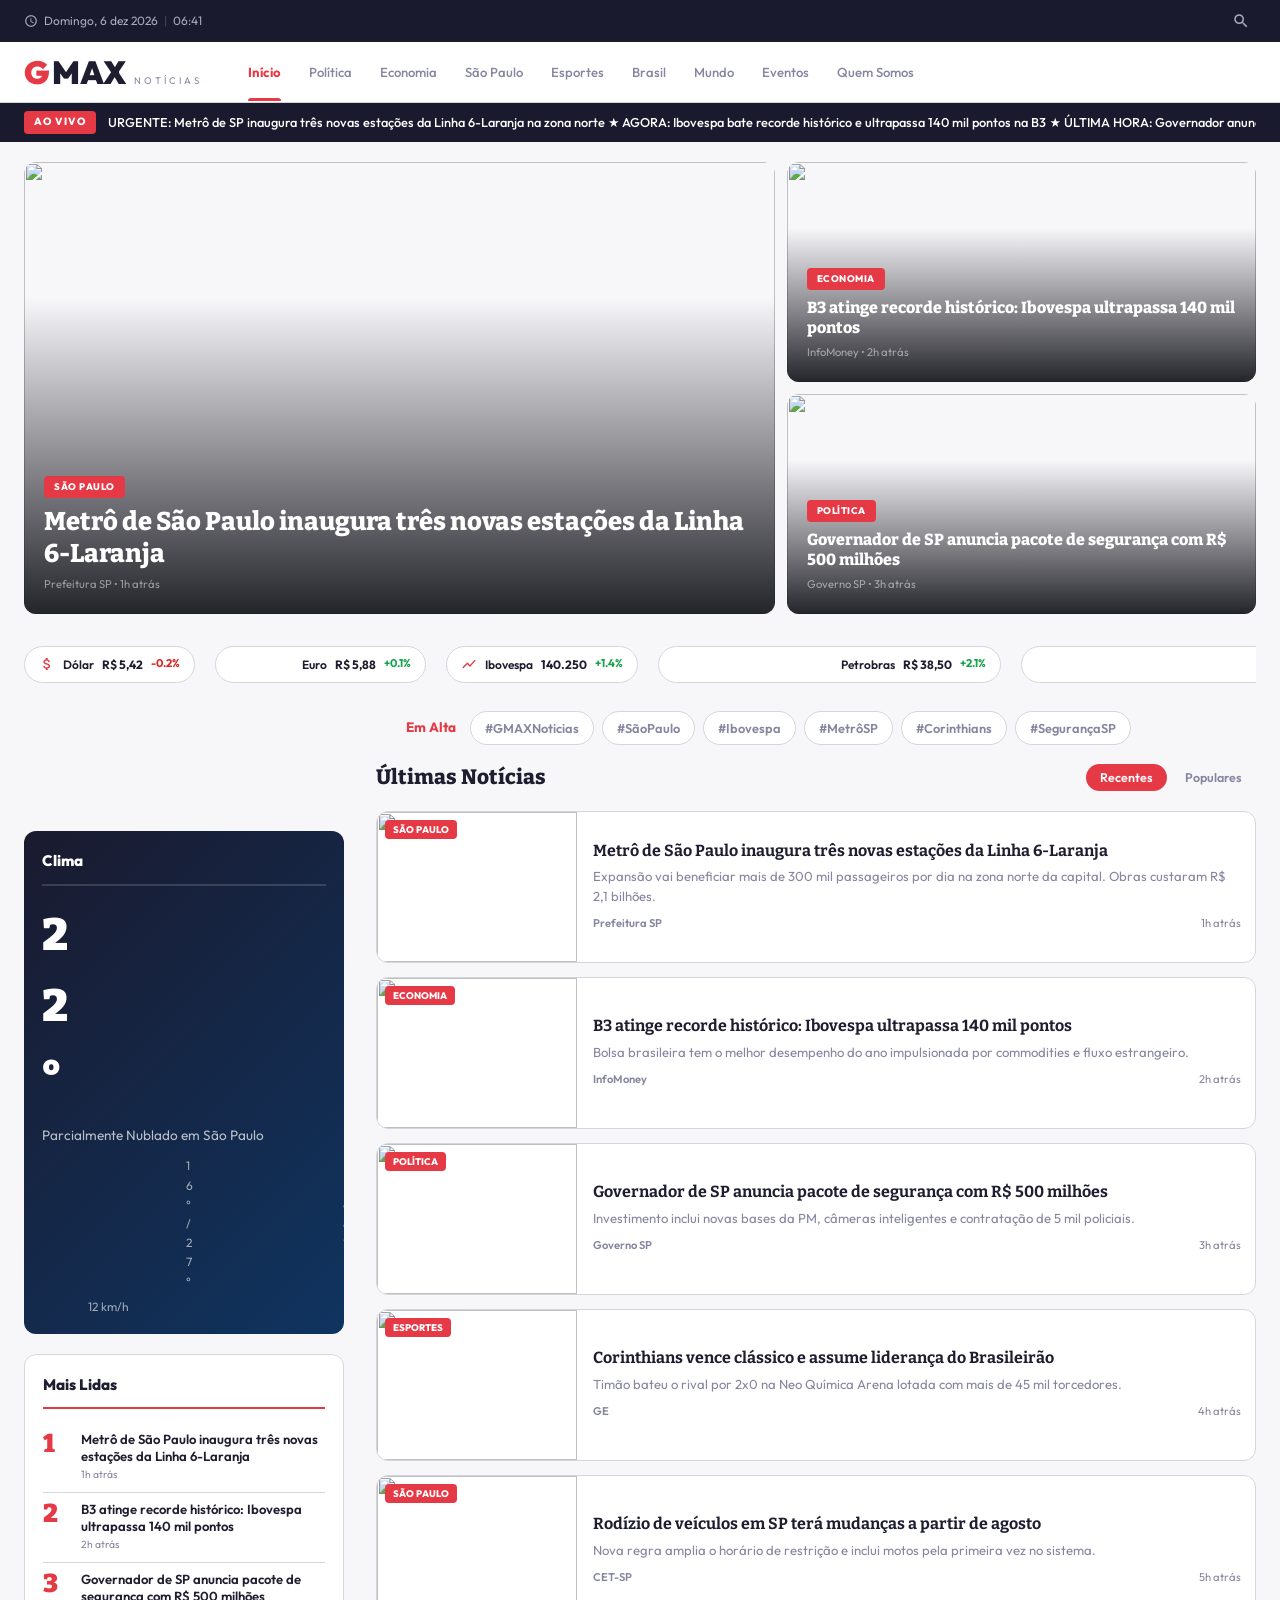
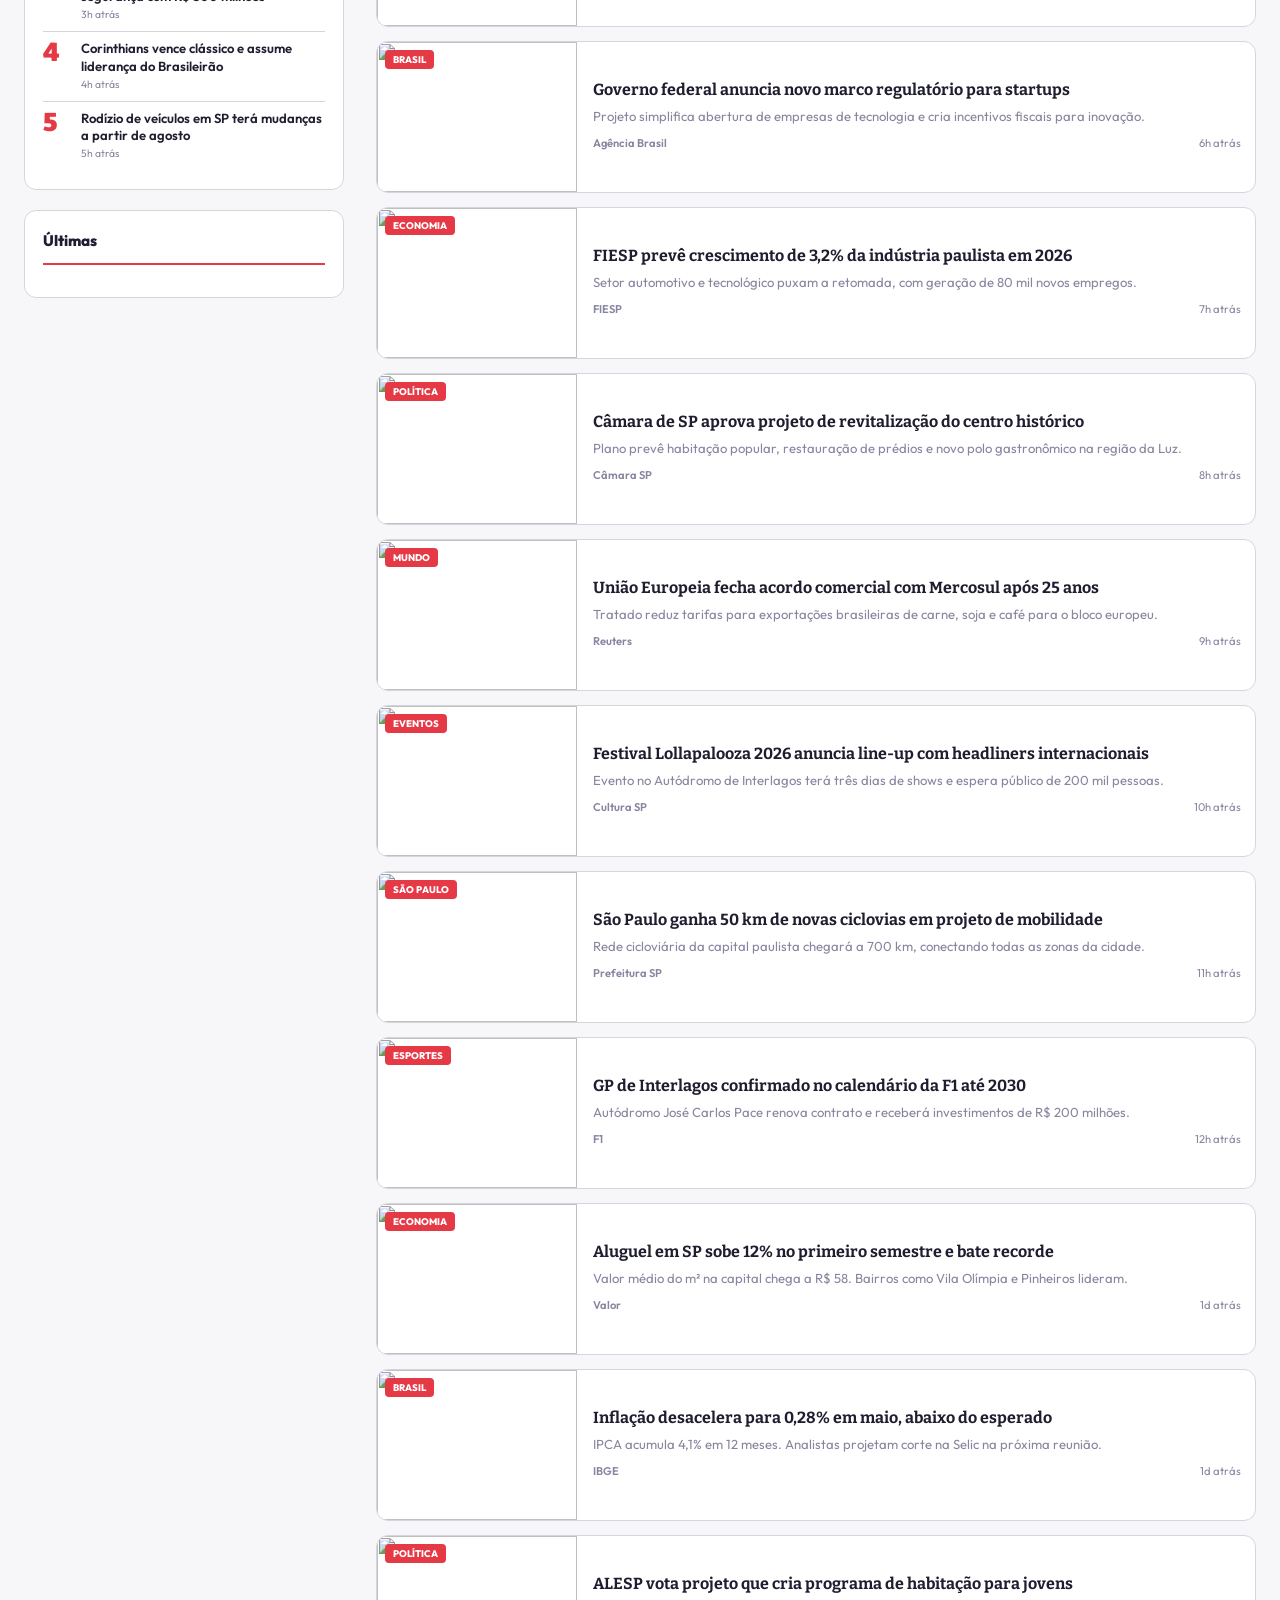
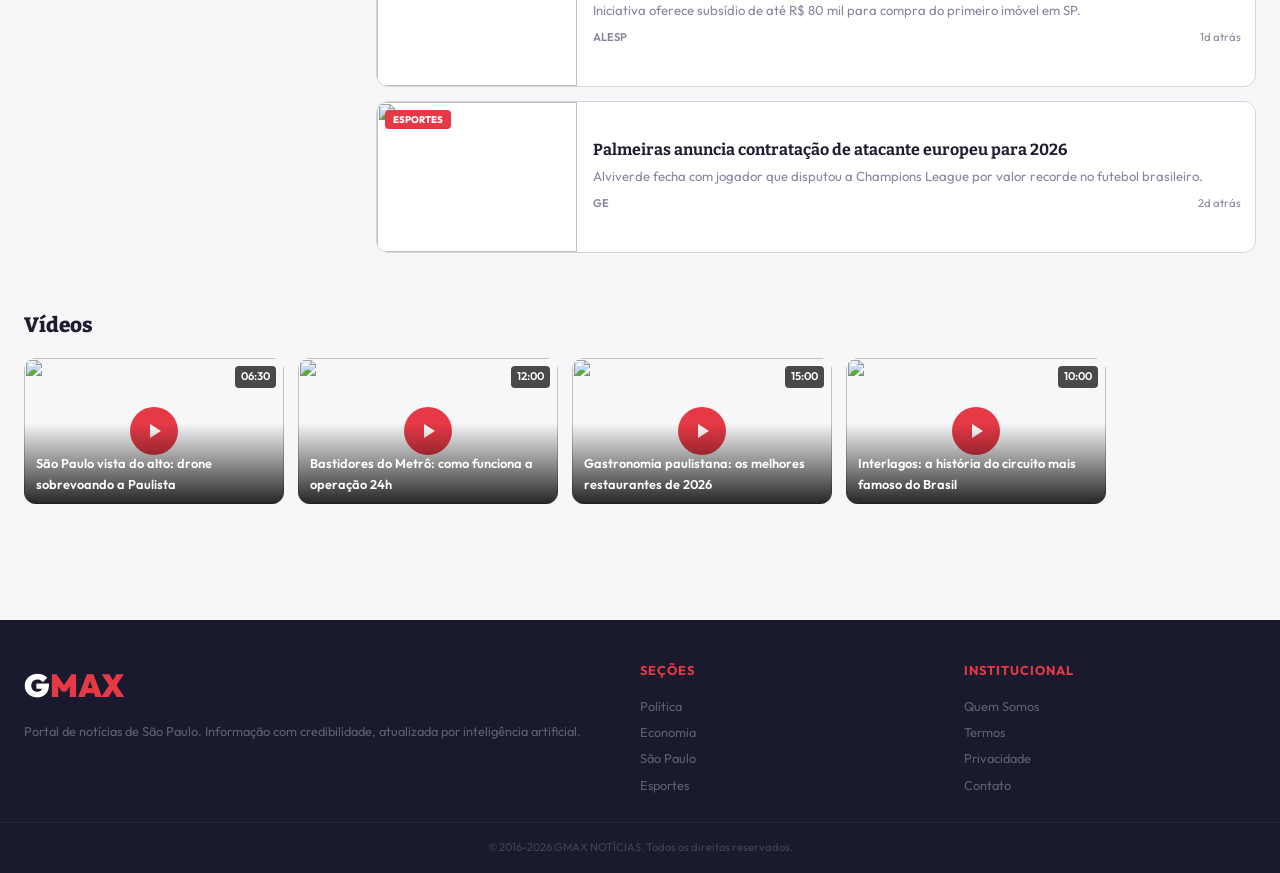
==== index.html @ 176332fe "GMAX NOTÍCIAS São Paulo — site completo Co-Authored-By: Claude Opus 4.6 <noreply@anthropic.com>" ====
<!DOCTYPE html>
<html lang="pt-BR" data-theme="light">
<head>
    <meta charset="UTF-8">
    <meta name="viewport" content="width=device-width, initial-scale=1.0">
    <title>GMAX NOTÍCIAS — São Paulo</title>
    <meta name="description" content="GMAX NOTÍCIAS - O portal de notícias mais completo de São Paulo. Informação em tempo real.">

    <link rel="preconnect" href="https://fonts.googleapis.com">
    <link rel="preconnect" href="https://fonts.gstatic.com" crossorigin>
    <link href="https://fonts.googleapis.com/css2?family=Outfit:wght@300;400;500;600;700;800;900&family=Bitter:wght@600;700;800;900&display=swap" rel="stylesheet">
    <link href="https://fonts.googleapis.com/icon?family=Material+Icons" rel="stylesheet">
    <link rel="stylesheet" href="css/style.css">
</head>
<body>

    <!-- LOADING -->
    <div id="loading-screen" class="loading-screen">
        <div class="loading-inner">
            <div class="loading-logo">G<span>MAX</span></div>
            <div class="loading-subtitle">NOTÍCIAS</div>
            <div class="loading-spinner"></div>
        </div>
    </div>

    <!-- TOP BAR -->
    <div class="topbar">
        <div class="topbar-inner">
            <div class="topbar-left">
                <span class="material-icons" style="font-size:14px">schedule</span>
                <span id="topbar-date"></span>
                <span class="topbar-sep">|</span>
                <span id="topbar-clock"></span>
            </div>
            <div class="topbar-right">
                <button id="btn-theme" class="topbar-btn" title="Tema">
                    <span class="material-icons">contrast</span>
                </button>
                <button id="btn-search-open" class="topbar-btn" title="Buscar">
                    <span class="material-icons">search</span>
                </button>
            </div>
        </div>
    </div>

    <!-- HEADER -->
    <header class="header">
        <div class="header-inner">
            <a href="/" class="brand">
                <span class="brand-g">G</span><span class="brand-max">MAX</span>
                <span class="brand-noticias">NOTÍCIAS</span>
            </a>
            <nav class="nav-cats" id="nav-cats">
                <a href="#" class="nav-cat active" data-category="todas">Início</a>
                <a href="#" class="nav-cat" data-category="politica">Política</a>
                <a href="#" class="nav-cat" data-category="economia">Economia</a>
                <a href="#" class="nav-cat" data-category="cidade">São Paulo</a>
                <a href="#" class="nav-cat" data-category="esportes">Esportes</a>
                <a href="#" class="nav-cat" data-category="brasil">Brasil</a>
                <a href="#" class="nav-cat" data-category="internacional">Mundo</a>
                <a href="#" class="nav-cat" data-category="eventos">Eventos</a>
                <a href="sobre.html" class="nav-cat nav-sobre">Quem Somos</a>
            </nav>
            <button class="nav-mobile-toggle" id="nav-mobile-toggle">
                <span class="material-icons">menu</span>
            </button>
        </div>
    </header>

    <!-- READING PROGRESS -->
    <div class="reading-bar" id="reading-bar"></div>

    <!-- BREAKING TICKER -->
    <div class="ticker" id="ticker">
        <span class="ticker-badge">AO VIVO</span>
        <div class="ticker-scroll">
            <div class="ticker-text" id="ticker-text"></div>
        </div>
    </div>

    <!-- SEARCH OVERLAY -->
    <div class="search-modal" id="search-modal">
        <div class="search-modal-box">
            <div class="search-field">
                <span class="material-icons">search</span>
                <input type="text" id="search-input" placeholder="O que você procura?" autocomplete="off">
                <button id="search-close" class="search-close-btn"><span class="material-icons">close</span></button>
            </div>
            <div class="search-results" id="search-results"></div>
        </div>
    </div>

    <!-- MAIN -->
    <main class="main">

        <!-- HERO: BENTO GRID (design diferente!) -->
        <section class="hero-bento" id="hero-bento"></section>

        <!-- COTAÇÕES INLINE -->
        <section class="quotes-bar" id="quotes-bar">
            <div class="quotes-track" id="quotes-track"></div>
        </section>

        <!-- TRENDING PILLS -->
        <section class="trending" id="trending-section">
            <h3 class="trending-title"><span class="material-icons">local_fire_department</span> Em Alta</h3>
            <div class="trending-pills" id="trending-pills"></div>
        </section>

        <!-- TWO COLUMN LAYOUT (sidebar + últimas notícias) -->
        <div class="layout">
            <div class="col-news">
                <section class="section-block" id="latest-section">
                    <div class="section-top">
                        <h2 class="section-title">Últimas Notícias</h2>
                        <div class="section-tabs" id="section-tabs">
                            <button class="stab active" data-tab="recentes">Recentes</button>
                            <button class="stab" data-tab="mais-lidas">Populares</button>
                        </div>
                    </div>
                    <div class="card-list" id="card-list"></div>
                    <button class="load-more-btn" id="load-more">Ver Mais Notícias</button>
                </section>
            </div>

            <aside class="col-side">
                <div class="widget weather-box" id="weather-box"></div>
                <div class="widget top-list" id="top-list">
                    <h3 class="widget-title">Mais Lidas</h3>
                    <div id="top-list-items"></div>
                </div>
                <div class="widget side-news-box" id="side-news-box">
                    <h3 class="widget-title">Últimas</h3>
                    <div id="side-news-items"></div>
                </div>
            </aside>
        </div>

        <!-- FULL WIDTH: categorias, vídeos (sem sidebar, sem espaço em branco) -->
        <div class="full-sections">
            <section class="section-block cat-block" id="block-politica">
                <div class="section-top"><h2 class="section-title"><span class="dot" style="background:#E63946"></span> Política</h2></div>
                <div class="card-row" data-cat="politica"></div>
            </section>
            <section class="section-block cat-block" id="block-economia">
                <div class="section-top"><h2 class="section-title"><span class="dot" style="background:#2B9348"></span> Economia</h2></div>
                <div class="card-row" data-cat="economia"></div>
            </section>
            <section class="section-block cat-block" id="block-cidade">
                <div class="section-top"><h2 class="section-title"><span class="dot" style="background:#457B9D"></span> São Paulo</h2></div>
                <div class="card-row" data-cat="cidade"></div>
            </section>
            <section class="section-block cat-block" id="block-esportes">
                <div class="section-top"><h2 class="section-title"><span class="dot" style="background:#FB8500"></span> Esportes</h2></div>
                <div class="card-row" data-cat="esportes"></div>
            </section>
            <section class="section-block cat-block" id="block-brasil">
                <div class="section-top"><h2 class="section-title"><span class="dot" style="background:#0077B6"></span> Brasil</h2></div>
                <div class="card-row" data-cat="brasil"></div>
            </section>
            <section class="section-block cat-block" id="block-internacional">
                <div class="section-top"><h2 class="section-title"><span class="dot" style="background:#6A4C93"></span> Mundo</h2></div>
                <div class="card-row" data-cat="internacional"></div>
            </section>

            <section class="section-block" id="video-section">
                <div class="section-top"><h2 class="section-title">Vídeos</h2></div>
                <div class="video-row" id="video-row"></div>
            </section>
        </div>
    </main>

    <!-- SHARE -->
    <div class="share-overlay" id="share-overlay">
        <div class="share-box">
            <h3>Compartilhar</h3>
            <div class="share-grid">
                <button class="share-item" data-p="whatsapp" style="background:#25D366"><span class="material-icons">chat</span> WhatsApp</button>
                <button class="share-item" data-p="twitter" style="background:#1DA1F2"><span class="material-icons">tag</span> Twitter</button>
                <button class="share-item" data-p="facebook" style="background:#1877F2"><span class="material-icons">thumb_up</span> Facebook</button>
                <button class="share-item" data-p="copy" style="background:#555"><span class="material-icons">content_copy</span> Copiar</button>
            </div>
            <button class="share-x" id="share-x"><span class="material-icons">close</span></button>
        </div>
    </div>

    <!-- VIDEO MODAL -->
    <div class="vmodal" id="vmodal">
        <button class="vmodal-x" id="vmodal-x"><span class="material-icons">close</span></button>
        <div class="vmodal-frame" id="vmodal-frame"></div>
        <h3 class="vmodal-title" id="vmodal-title"></h3>
    </div>

    <!-- DETAIL MODAL -->
    <div class="detail-overlay" id="detail-overlay"></div>

    <!-- FOOTER -->
    <footer class="footer">
        <div class="footer-inner">
            <div class="footer-col brand-col">
                <div class="footer-brand">G<span>MAX</span></div>
                <p>Portal de notícias de São Paulo. Informação com credibilidade, atualizada por inteligência artificial.</p>
            </div>
            <div class="footer-col">
                <h4>Seções</h4>
                <a href="#" data-category="politica">Política</a>
                <a href="#" data-category="economia">Economia</a>
                <a href="#" data-category="cidade">São Paulo</a>
                <a href="#" data-category="esportes">Esportes</a>
            </div>
            <div class="footer-col">
                <h4>Institucional</h4>
                <a href="sobre.html">Quem Somos</a>
                <a href="sobre.html">Termos</a>
                <a href="sobre.html">Privacidade</a>
                <a href="sobre.html">Contato</a>
            </div>
        </div>
        <div class="footer-bottom">&copy; 2016-2026 GMAX NOTÍCIAS. Todos os direitos reservados.</div>
    </footer>

    <!-- TOAST -->
    <div class="toast-box" id="toast-box"></div>

    <script src="js/news-data.js"></script>
    <script src="js/main.js"></script>
</body>
</html>
---- css/style.css ----
/* ============================================
   GMAX NOTÍCIAS — Urban SP Design
   Layout magazine/bento, minimalista e moderno
   Fontes: Outfit + Bitter (diferentes do Cuiabá/Radar)
   ============================================ */

:root {
    --red: #E63946;
    --red-dark: #C1121F;
    --charcoal: #1A1A2E;
    --charcoal-light: #16213E;
    --slate: #0F3460;
    --silver: #A8AABC;
    --white: #FFFFFF;
    --off-white: #F7F7FA;
    --gray-100: #EDEDF2;
    --gray-200: #D5D5DE;
    --gray-300: #ADADBA;
    --gray-400: #8686A0;
    --gray-500: #62627A;
    --gray-600: #44445C;
    --gray-700: #2E2E42;
    --gray-800: #1E1E30;
    --gray-900: #12121F;
    --bg: var(--off-white);
    --bg-card: var(--white);
    --text: var(--gray-800);
    --text-muted: var(--gray-400);
    --border: var(--gray-200);
    --accent: var(--red);
    --shadow-sm: 0 1px 3px rgba(26,26,46,0.06);
    --shadow-md: 0 4px 20px rgba(26,26,46,0.08);
    --shadow-lg: 0 12px 40px rgba(26,26,46,0.12);
    --radius: 12px;
    --radius-sm: 8px;
    --font: 'Outfit', system-ui, sans-serif;
    --font-display: 'Bitter', Georgia, serif;
    --ease: cubic-bezier(0.4, 0, 0.2, 1);
    --max-w: 1320px;
}

[data-theme="dark"] {
    --bg: #0D0D15;
    --bg-card: #18182A;
    --text: #E0E0EC;
    --text-muted: #7575A0;
    --border: #2A2A40;
    --off-white: #12121F;
    --gray-100: #1E1E30;
}

*, *::before, *::after { box-sizing: border-box; margin: 0; padding: 0; }
html { scroll-behavior: smooth; overflow-x: hidden; }
body { font-family: var(--font); background: var(--bg); color: var(--text); line-height: 1.6; -webkit-font-smoothing: antialiased; overflow-x: hidden; }
a { color: inherit; text-decoration: none; }
img { max-width: 100%; display: block; }
button { cursor: pointer; border: none; background: none; font-family: inherit; }
ul { list-style: none; }

/* === LOADING === */
.loading-screen {
    position: fixed; inset: 0; z-index: 9999;
    background: var(--charcoal);
    display: flex; align-items: center; justify-content: center;
    transition: opacity 0.4s, visibility 0.4s;
}
.loading-screen.hidden { opacity: 0; visibility: hidden; }
.loading-inner { text-align: center; }
.loading-logo { font-family: var(--font); font-size: 4rem; font-weight: 900; color: var(--white); letter-spacing: -2px; }
.loading-logo span { color: var(--red); }
.loading-subtitle { color: var(--silver); font-size: 0.8rem; letter-spacing: 6px; text-transform: uppercase; margin-top: -4px; }
.loading-spinner {
    width: 32px; height: 32px; border: 3px solid rgba(255,255,255,0.1);
    border-top-color: var(--red); border-radius: 50%;
    margin: 24px auto 0; animation: spin 0.8s linear infinite;
}
@keyframes spin { to { transform: rotate(360deg); } }

/* === TOPBAR === */
.topbar { background: var(--charcoal); color: var(--silver); font-size: 0.75rem; padding: 6px 0; }
.topbar-inner { max-width: var(--max-w); margin: 0 auto; padding: 0 24px; display: flex; justify-content: space-between; align-items: center; }
.topbar-left { display: flex; align-items: center; gap: 6px; }
.topbar-sep { opacity: 0.3; }
.topbar-right { display: flex; gap: 2px; }
.topbar-btn { width: 30px; height: 30px; border-radius: 6px; display: flex; align-items: center; justify-content: center; color: var(--silver); transition: 0.2s; }
.topbar-btn:hover { background: rgba(255,255,255,0.08); color: var(--red); }
.topbar-btn .material-icons { font-size: 18px; }

/* === HEADER === */
.header { background: var(--bg-card); border-bottom: 1px solid var(--border); position: sticky; top: 0; z-index: 100; }
.header-inner { max-width: var(--max-w); width: 100%; margin: 0 auto; padding: 0 24px; display: flex; align-items: center; gap: 32px; height: 60px; overflow: hidden; }
.brand { display: flex; align-items: baseline; gap: 2px; flex-shrink: 0; }
.brand-g { font-family: var(--font); font-size: 2rem; font-weight: 900; color: var(--red); line-height: 1; }
.brand-max { font-family: var(--font); font-size: 2rem; font-weight: 900; color: var(--text); line-height: 1; }
.brand-noticias { font-size: 0.6rem; color: var(--text-muted); text-transform: uppercase; letter-spacing: 3px; margin-left: 6px; }

.nav-cats { display: flex; gap: 0; overflow-x: auto; scrollbar-width: none; flex: 1; }
.nav-cats::-webkit-scrollbar { display: none; }
.nav-cat {
    padding: 18px 14px; font-size: 0.82rem; font-weight: 500; color: var(--text-muted);
    white-space: nowrap; position: relative; transition: color 0.2s;
}
.nav-cat::after { content: ''; position: absolute; bottom: 0; left: 14px; right: 14px; height: 3px; background: var(--red); border-radius: 3px 3px 0 0; transform: scaleX(0); transition: transform 0.2s; }
.nav-cat:hover { color: var(--text); }
.nav-cat.active { color: var(--red); font-weight: 700; }
.nav-cat.active::after { transform: scaleX(1); }

.nav-mobile-toggle { display: none; color: var(--text); }
.nav-mobile-toggle .material-icons { font-size: 28px; }

/* === READING BAR === */
.reading-bar { position: fixed; top: 0; left: 0; height: 3px; z-index: 200; background: var(--red); width: 0; transition: width 0.05s; }

/* === TICKER === */
.ticker {
    background: var(--charcoal); display: flex; align-items: center; gap: 12px;
    padding: 8px 24px; overflow: hidden; max-width: 100vw; width: 100%;
}
.ticker-badge {
    background: var(--red); color: white; padding: 3px 10px; border-radius: 4px;
    font-size: 0.65rem; font-weight: 800; letter-spacing: 1px; flex-shrink: 0;
    animation: pulse 2s infinite;
}
@keyframes pulse { 0%,100% { opacity:1 } 50% { opacity:0.6 } }
.ticker-scroll { overflow: hidden; flex: 1; }
.ticker-text { white-space: nowrap; color: white; font-size: 0.8rem; font-weight: 500; animation: scroll 25s linear infinite; }
@keyframes scroll { 0% { transform: translateX(100%); } 100% { transform: translateX(-100%); } }

/* === SEARCH === */
.search-modal { position: fixed; inset: 0; z-index: 2000; background: rgba(13,13,21,0.92); backdrop-filter: blur(12px); display: none; padding-top: 100px; }
.search-modal.open { display: block; }
.search-modal-box { max-width: 600px; margin: 0 auto; padding: 0 20px; }
.search-field { display: flex; align-items: center; gap: 10px; background: rgba(255,255,255,0.08); border: 2px solid var(--red); border-radius: var(--radius); padding: 14px 18px; }
.search-field .material-icons { color: var(--red); }
.search-field input { flex: 1; background: none; border: none; outline: none; color: white; font-size: 1.1rem; font-family: var(--font); }
.search-field input::placeholder { color: rgba(255,255,255,0.3); }
.search-close-btn { color: rgba(255,255,255,0.5); }
.search-results { margin-top: 16px; }
.search-results .sr-item { padding: 12px; border-radius: var(--radius-sm); color: white; cursor: pointer; transition: 0.2s; }
.search-results .sr-item:hover { background: rgba(230,57,70,0.12); }
.search-results .sr-item h4 { font-size: 0.9rem; }
.search-results .sr-item p { font-size: 0.75rem; opacity: 0.4; margin-top: 2px; }

/* === HERO BENTO === */
.hero-bento {
    max-width: var(--max-w); margin: 20px auto; padding: 0 24px;
    display: grid; grid-template-columns: 1.6fr 1fr; grid-template-rows: 220px 220px; gap: 12px;
    overflow: hidden;
}
.hero-bento > * { min-width: 0; }
.bento-card {
    position: relative; border-radius: var(--radius); overflow: hidden; cursor: pointer;
}
.bento-card img { width: 100%; height: 100%; object-fit: cover; transition: transform 0.5s var(--ease); }
.bento-card:hover img { transform: scale(1.04); }
.bento-overlay {
    position: absolute; inset: 0;
    background: linear-gradient(transparent 30%, rgba(13,13,21,0.9));
    display: flex; flex-direction: column; justify-content: flex-end; padding: 20px;
}
.bento-badge { display: inline-block; background: var(--red); color: white; padding: 3px 10px; border-radius: 4px; font-size: 0.6rem; font-weight: 800; text-transform: uppercase; letter-spacing: 0.5px; margin-bottom: 8px; width: fit-content; }
.bento-title { color: white; font-family: var(--font-display); font-weight: 800; line-height: 1.25; }
.bento-card:first-child { grid-row: 1 / 3; }
.bento-card:first-child .bento-title { font-size: 1.6rem; }
.bento-card:not(:first-child) .bento-title { font-size: 1rem; }
.bento-meta { color: rgba(255,255,255,0.5); font-size: 0.7rem; margin-top: 6px; }

/* === QUOTES BAR === */
.quotes-bar { max-width: var(--max-w); margin: 0 auto; padding: 12px 24px; overflow: hidden; width: 100%; }
.quotes-track { display: flex; gap: 20px; overflow-x: auto; scrollbar-width: none; }
.quotes-track::-webkit-scrollbar { display: none; }
.q-item { display: flex; align-items: center; gap: 8px; white-space: nowrap; flex-shrink: 0; background: var(--bg-card); border: 1px solid var(--border); padding: 8px 14px; border-radius: 50px; }
.q-item .material-icons { font-size: 16px; color: var(--red); }
.q-name { font-size: 0.75rem; font-weight: 600; }
.q-val { font-size: 0.75rem; font-weight: 700; }
.q-var { font-size: 0.7rem; font-weight: 700; }
.q-var.up { color: #16a34a; }
.q-var.down { color: #dc2626; }

/* === TRENDING === */
.trending { max-width: var(--max-w); width: 100%; margin: 0 auto; padding: 16px 24px; display: flex; align-items: center; gap: 14px; flex-wrap: wrap; overflow: hidden; }
.trending-title { font-size: 0.85rem; font-weight: 700; display: flex; align-items: center; gap: 4px; color: var(--red); white-space: nowrap; }
.trending-title .material-icons { font-size: 18px; }
.trending-pills { display: flex; gap: 8px; flex-wrap: wrap; }
.t-pill { background: var(--bg-card); border: 1px solid var(--border); padding: 6px 14px; border-radius: 50px; font-size: 0.8rem; font-weight: 600; color: var(--text-muted); cursor: pointer; transition: 0.2s; }
.t-pill:hover { border-color: var(--red); color: var(--red); }

/* === LAYOUT === */
.layout { max-width: var(--max-w); width: 100%; margin: 0 auto; padding: 0 24px 20px; display: grid; grid-template-columns: 320px 1fr; gap: 32px; overflow: hidden; }
.col-news { order: 2; min-width: 0; overflow: hidden; }
.col-side { order: 1; min-width: 0; overflow: hidden; }

.full-sections { max-width: var(--max-w); width: 100%; margin: 0 auto; padding: 0 24px 40px; overflow: hidden; }

/* === SECTION BLOCKS === */
.section-block { margin-bottom: 36px; overflow: hidden; }
.section-top { display: flex; justify-content: space-between; align-items: center; margin-bottom: 16px; }
.section-title { font-family: var(--font-display); font-size: 1.3rem; font-weight: 800; display: flex; align-items: center; gap: 8px; }
.dot { width: 10px; height: 10px; border-radius: 50%; display: inline-block; }

.section-tabs { display: flex; gap: 4px; }
.stab { padding: 6px 14px; border-radius: 50px; font-size: 0.78rem; font-weight: 600; color: var(--text-muted); transition: 0.2s; }
.stab.active { background: var(--red); color: white; }
.stab:hover:not(.active) { background: var(--gray-100); }

/* === CARD LIST (vertical — different from Cuiabá's grid) === */
.card-list { display: flex; flex-direction: column; gap: 14px; }
.card-h {
    display: grid; grid-template-columns: 200px 1fr; gap: 16px;
    background: var(--bg-card); border: 1px solid var(--border); border-radius: var(--radius);
    overflow: hidden; transition: box-shadow 0.3s var(--ease), transform 0.3s var(--ease);
    cursor: pointer;
}
.card-h:hover { box-shadow: var(--shadow-md); transform: translateY(-2px); }
.card-h-img { aspect-ratio: 4/3; overflow: hidden; position: relative; }
.card-h-img img { width: 100%; height: 100%; object-fit: cover; transition: transform 0.4s; }
.card-h:hover .card-h-img img { transform: scale(1.05); }
.card-h-badge { position: absolute; top: 8px; left: 8px; background: var(--red); color: white; padding: 2px 8px; border-radius: 4px; font-size: 0.6rem; font-weight: 800; text-transform: uppercase; }
.card-h-body { padding: 14px 14px 14px 0; display: flex; flex-direction: column; justify-content: center; }
.card-h-title { font-family: var(--font-display); font-size: 1rem; font-weight: 700; line-height: 1.3; margin-bottom: 6px; display: -webkit-box; -webkit-line-clamp: 2; -webkit-box-orient: vertical; overflow: hidden; }
.card-h-excerpt { font-size: 0.82rem; color: var(--text-muted); line-height: 1.5; display: -webkit-box; -webkit-line-clamp: 2; -webkit-box-orient: vertical; overflow: hidden; margin-bottom: 8px; }
.card-h-meta { font-size: 0.7rem; color: var(--text-muted); display: flex; justify-content: space-between; }
.card-h-meta .author { font-weight: 600; }
.card-h-share { position: absolute; top: 8px; right: 8px; width: 28px; height: 28px; border-radius: 50%; background: rgba(0,0,0,0.4); color: white; display: flex; align-items: center; justify-content: center; opacity: 0; transition: 0.2s; }
.card-h:hover .card-h-share { opacity: 1; }
.card-h-share .material-icons { font-size: 14px; }

/* === LOAD MORE === */
.load-more-btn { width: 100%; padding: 12px; background: var(--bg-card); border: 2px solid var(--border); border-radius: var(--radius-sm); font-weight: 600; color: var(--red); margin-top: 16px; transition: 0.2s; }
.load-more-btn:hover { border-color: var(--red); }

/* === CARD ROW (horizontal scroll for categories) === */
.card-row { display: flex; gap: 14px; overflow-x: auto; scrollbar-width: none; padding-bottom: 4px; max-width: 100%; }
.card-row::-webkit-scrollbar { display: none; }
.card-v {
    min-width: 240px; max-width: 240px; flex-shrink: 0;
    background: var(--bg-card); border: 1px solid var(--border);
    border-radius: var(--radius); overflow: hidden; cursor: pointer;
    transition: box-shadow 0.3s, transform 0.3s;
}
.card-v:hover { box-shadow: var(--shadow-md); transform: translateY(-3px); }
.card-v-img { aspect-ratio: 16/10; overflow: hidden; }
.card-v-img img { width: 100%; height: 100%; object-fit: cover; }
.card-v-body { padding: 12px; }
.card-v-title { font-family: var(--font-display); font-size: 0.9rem; font-weight: 700; line-height: 1.3; display: -webkit-box; -webkit-line-clamp: 2; -webkit-box-orient: vertical; overflow: hidden; margin-bottom: 6px; }
.card-v-meta { font-size: 0.7rem; color: var(--text-muted); }

/* === VIDEOS === */
.video-row { display: flex; gap: 14px; overflow-x: auto; scrollbar-width: none; max-width: 100%; }
.video-row::-webkit-scrollbar { display: none; }
.vid-card { min-width: 260px; flex-shrink: 0; position: relative; border-radius: var(--radius); overflow: hidden; cursor: pointer; aspect-ratio: 16/9; }
.vid-card img { width: 100%; height: 100%; object-fit: cover; }
.vid-play { position: absolute; top: 50%; left: 50%; transform: translate(-50%,-50%); width: 48px; height: 48px; border-radius: 50%; background: var(--red); color: white; display: flex; align-items: center; justify-content: center; transition: 0.2s; }
.vid-card:hover .vid-play { transform: translate(-50%,-50%) scale(1.1); }
.vid-dur { position: absolute; top: 8px; right: 8px; background: rgba(0,0,0,0.7); color: white; padding: 2px 6px; border-radius: 4px; font-size: 0.7rem; font-weight: 600; }
.vid-title { position: absolute; bottom: 0; left: 0; right: 0; padding: 30px 12px 10px; background: linear-gradient(transparent, rgba(0,0,0,0.85)); color: white; font-size: 0.8rem; font-weight: 600; }

/* === SIDEBAR === */
.col-side { display: flex; flex-direction: column; gap: 20px; word-break: break-word; position: sticky; top: 70px; align-self: start; }
.widget { background: var(--bg-card); border: 1px solid var(--border); border-radius: var(--radius); padding: 18px; }
.widget-title { font-size: 0.95rem; font-weight: 800; margin-bottom: 14px; padding-bottom: 10px; border-bottom: 2px solid var(--red); }

/* Weather */
.weather-box { background: linear-gradient(135deg, var(--charcoal), var(--slate)); border: none; color: white; }
.weather-box .widget-title { border-bottom-color: rgba(255,255,255,0.15); }
.w-main { display: flex; align-items: center; gap: 14px; margin-bottom: 10px; }
.w-temp { font-size: 2.8rem; font-weight: 900; font-family: var(--font-display); }
.w-icon .material-icons { font-size: 40px; color: var(--red); }
.w-desc { font-size: 0.85rem; opacity: 0.7; margin-bottom: 10px; }
.w-details { display: grid; grid-template-columns: 1fr 1fr; gap: 6px; font-size: 0.75rem; opacity: 0.6; }
.w-details span { display: flex; align-items: center; gap: 4px; }
.w-details .material-icons { font-size: 14px; }

/* Top list */
.tl-item { display: flex; gap: 10px; padding: 8px 0; cursor: pointer; border-bottom: 1px solid var(--border); transition: 0.2s; }
.tl-item:last-child { border-bottom: none; }
.tl-item:hover { opacity: 0.7; }
.tl-rank { font-family: var(--font-display); font-size: 1.6rem; font-weight: 900; color: var(--red); min-width: 28px; line-height: 1; }
.tl-title { font-size: 0.82rem; font-weight: 600; line-height: 1.3; display: -webkit-box; -webkit-line-clamp: 2; -webkit-box-orient: vertical; overflow: hidden; }
.tl-time { font-size: 0.65rem; color: var(--text-muted); margin-top: 2px; }

/* Side news */
.side-news-item { display: flex; gap: 10px; padding: 10px 0; cursor: pointer; border-bottom: 1px solid var(--border); transition: 0.2s; }
.side-news-item:last-child { border-bottom: none; }
.side-news-item:hover { opacity: 0.7; }
.side-news-thumb { width: 72px; height: 54px; border-radius: 6px; overflow: hidden; flex-shrink: 0; }
.side-news-thumb img { width: 100%; height: 100%; object-fit: cover; }
.side-news-info { flex: 1; min-width: 0; }
.side-news-cat { font-size: 0.6rem; font-weight: 800; text-transform: uppercase; color: var(--red); letter-spacing: 0.5px; }
.side-news-title { font-size: 0.82rem; font-weight: 600; line-height: 1.3; display: -webkit-box; -webkit-line-clamp: 2; -webkit-box-orient: vertical; overflow: hidden; margin-top: 2px; }
.side-news-meta { font-size: 0.65rem; color: var(--text-muted); margin-top: 3px; }

/* === SHARE === */
.share-overlay { position: fixed; inset: 0; z-index: 2500; background: rgba(0,0,0,0.5); display: none; align-items: center; justify-content: center; }
.share-overlay.open { display: flex; }
.share-box { background: var(--bg-card); border-radius: var(--radius); padding: 24px; width: 90%; max-width: 380px; position: relative; }
.share-box h3 { font-family: var(--font-display); font-size: 1.1rem; margin-bottom: 16px; }
.share-grid { display: grid; grid-template-columns: 1fr 1fr; gap: 8px; }
.share-item { display: flex; align-items: center; justify-content: center; gap: 6px; padding: 10px; border-radius: var(--radius-sm); color: white; font-weight: 600; font-size: 0.8rem; transition: 0.2s; }
.share-item:hover { opacity: 0.85; }
.share-x { position: absolute; top: 10px; right: 10px; color: var(--text-muted); }

/* === VIDEO MODAL === */
.vmodal { position: fixed; inset: 0; z-index: 3000; background: rgba(0,0,0,0.92); display: none; align-items: center; justify-content: center; flex-direction: column; }
.vmodal.open { display: flex; }
.vmodal-x { position: absolute; top: 16px; right: 16px; color: white; }
.vmodal-frame { width: 90%; max-width: 860px; aspect-ratio: 16/9; border-radius: var(--radius); overflow: hidden; }
.vmodal-frame iframe { width: 100%; height: 100%; border: none; }
.vmodal-title { color: white; font-size: 1rem; margin-top: 12px; max-width: 860px; text-align: center; }

/* === DETAIL === */
.detail-overlay { position: fixed; inset: 0; z-index: 4000; background: rgba(0,0,0,0.6); display: none; align-items: center; justify-content: center; padding: 20px; }
.detail-overlay.open { display: flex; }

/* === FOOTER === */
.footer { background: var(--charcoal); color: rgba(255,255,255,0.6); margin-top: 40px; padding: 40px 0 0; }
.footer-inner { max-width: var(--max-w); margin: 0 auto; padding: 0 24px; display: grid; grid-template-columns: 2fr 1fr 1fr; gap: 32px; padding-bottom: 24px; border-bottom: 1px solid rgba(255,255,255,0.06); overflow: hidden; }
.footer-inner > * { min-width: 0; }
.footer-brand { font-family: var(--font); font-size: 2rem; font-weight: 900; color: white; margin-bottom: 10px; }
.footer-brand span { color: var(--red); }
.brand-col p { font-size: 0.8rem; line-height: 1.6; opacity: 0.5; }
.footer-col h4 { color: var(--red); font-size: 0.8rem; font-weight: 700; text-transform: uppercase; letter-spacing: 1px; margin-bottom: 12px; }
.footer-col a { display: block; font-size: 0.8rem; padding: 3px 0; opacity: 0.5; transition: 0.2s; }
.footer-col a:hover { opacity: 1; color: var(--red); }
.footer-bottom { text-align: center; padding: 16px 24px; font-size: 0.7rem; opacity: 0.3; }

/* === TOAST === */
.toast-box { position: fixed; bottom: 20px; right: 20px; z-index: 5000; overflow: hidden; }
.toast { background: var(--charcoal); color: white; padding: 12px 18px; border-radius: var(--radius-sm); margin-top: 6px; font-size: 0.82rem; border-left: 4px solid var(--red); box-shadow: var(--shadow-lg); animation: fadeIn 0.3s; }
.toast.out { animation: fadeOut 0.3s forwards; }
@keyframes fadeIn { from { transform: translateX(100%); opacity: 0; } }
@keyframes fadeOut { to { transform: translateX(100%); opacity: 0; } }

/* === RESPONSIVE === */
@media (max-width: 1024px) {
    .layout { grid-template-columns: 1fr; }
    .col-news { order: 1; }
    .col-side { order: 2; display: grid; grid-template-columns: 1fr 1fr; gap: 14px; }
    .hero-bento { grid-template-columns: 1fr 1fr; grid-template-rows: 200px 200px; }
    .hero-bento .bento-card:first-child { grid-row: auto; }
    .footer-inner { grid-template-columns: 1fr; gap: 20px; }
}

@media (max-width: 768px) {
    .hero-bento { grid-template-columns: 1fr; grid-template-rows: auto; gap: 10px; }
    .bento-card { aspect-ratio: 16/9; }
    .bento-card:first-child .bento-title { font-size: 1.2rem; }
    .col-side { grid-template-columns: 1fr; }
    .card-h { grid-template-columns: 130px 1fr; }
    .card-h-title { font-size: 0.9rem; }
    .header-inner { gap: 12px; }
    .nav-cats { display: none; }
    .nav-cats.open { display: flex; position: absolute; top: 60px; left: 0; right: 0; background: var(--bg-card); border-bottom: 1px solid var(--border); flex-direction: column; padding: 10px; z-index: 99; box-shadow: var(--shadow-md); }
    .nav-mobile-toggle { display: block; margin-left: auto; }
    .brand-noticias { display: none; }
}

@media (max-width: 480px) {
    .card-h { grid-template-columns: 100px 1fr; }
    .hero-bento { padding: 0 14px; margin: 14px auto; }
    .layout { padding: 0 14px 40px; }
    .topbar-inner, .header-inner { padding: 0 14px; }
}
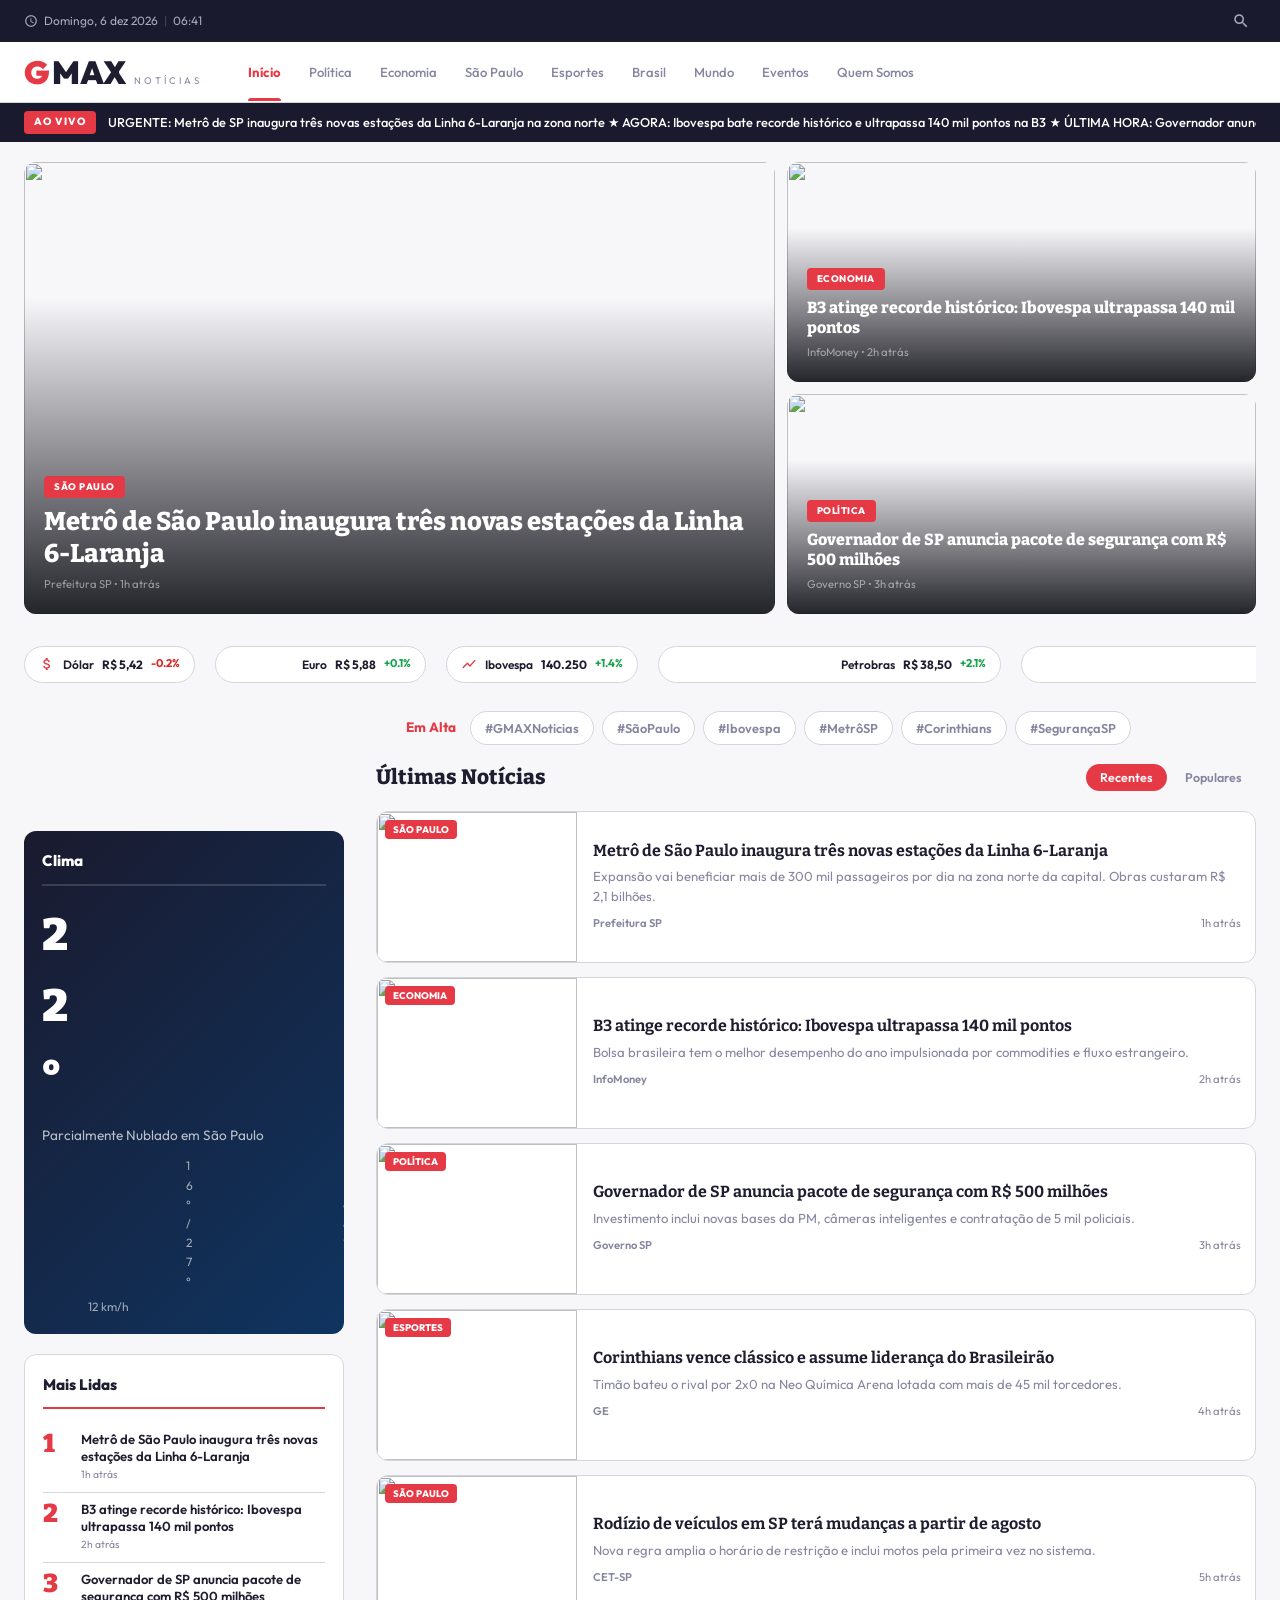
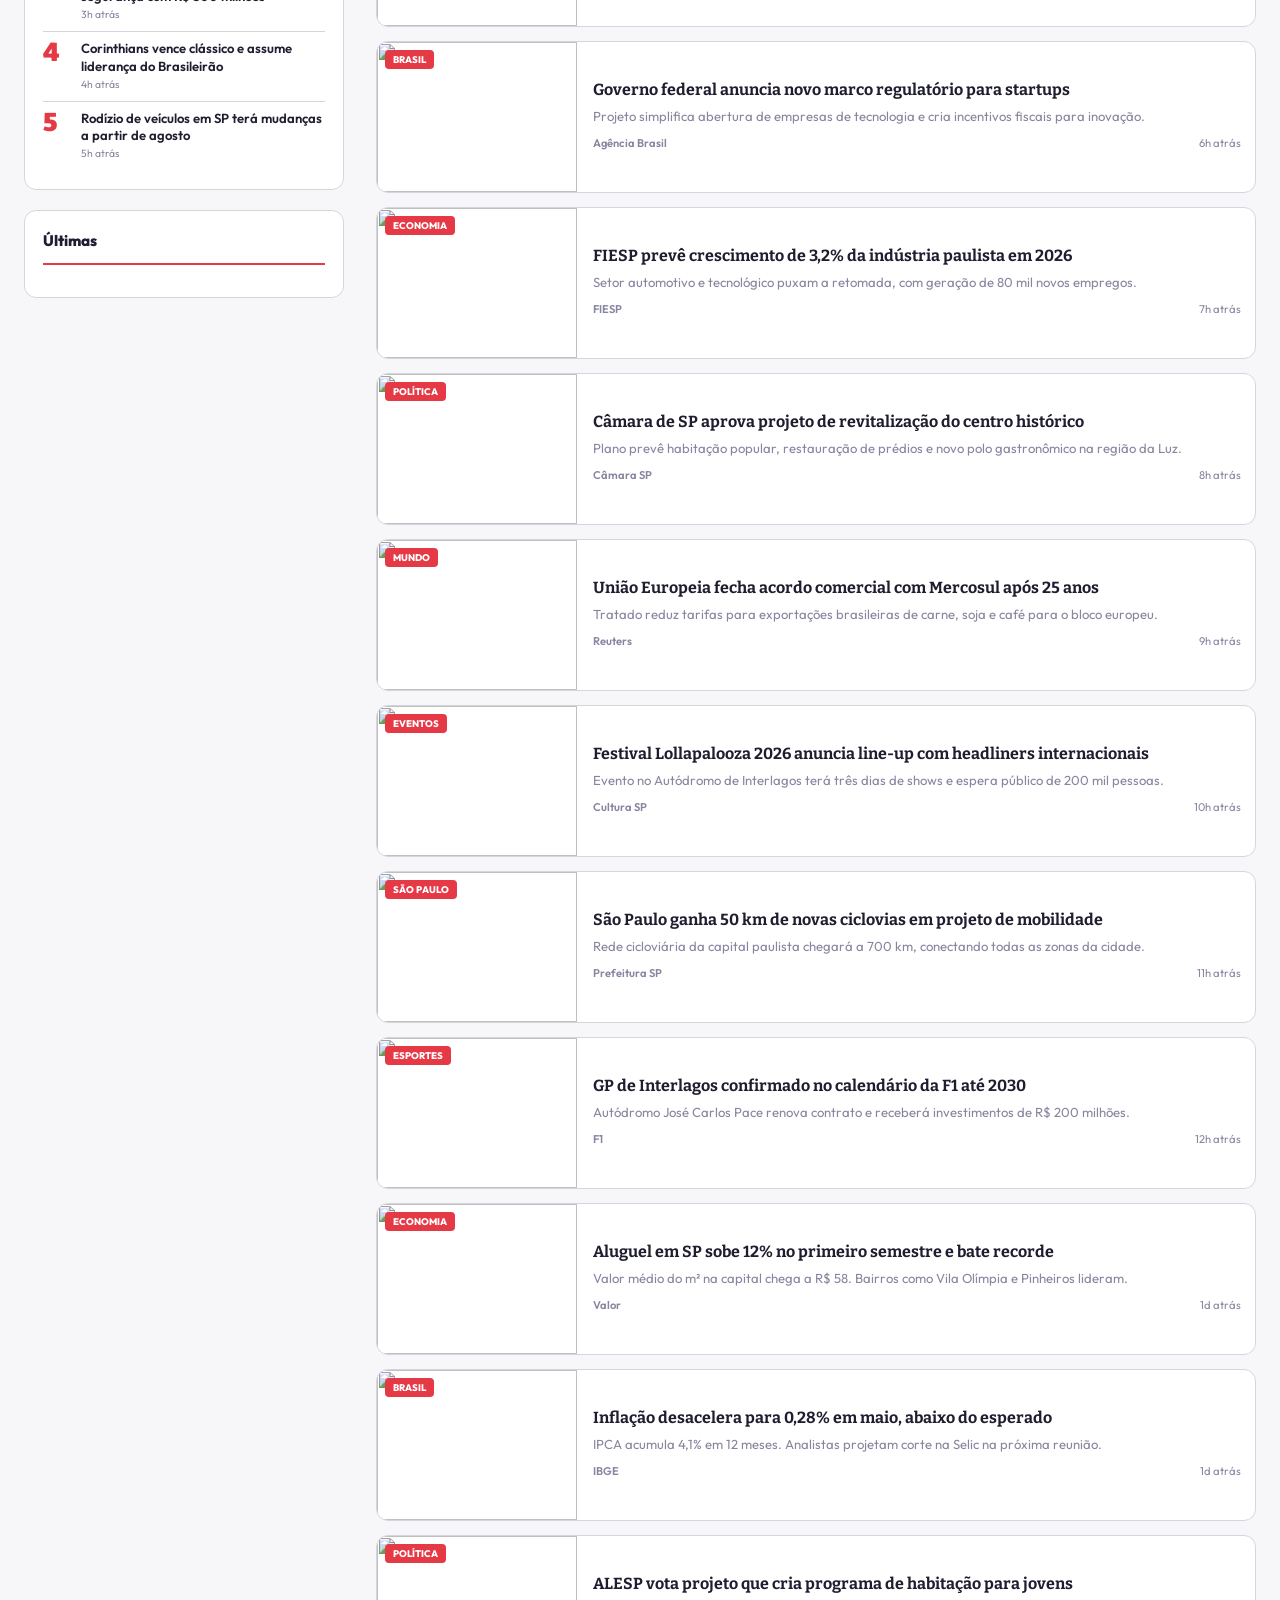
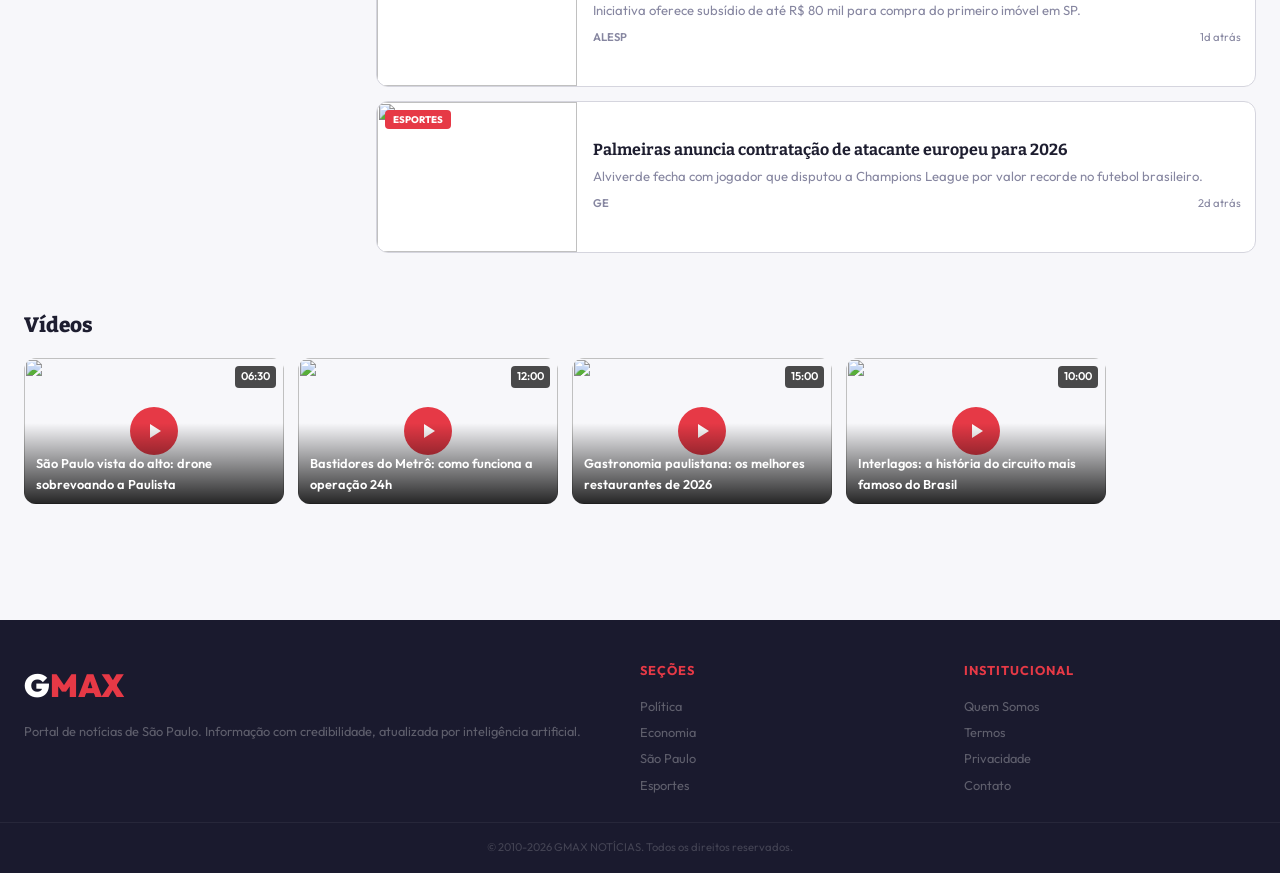
==== commit e9d07c86: "Atualiza ano de fundação para 2010 Co-Authored-By: Claude Opus 4.6 <noreply@anthropic.com>" ====
--- a/index.html
+++ b/index.html
@@ -216,7 +216,7 @@
                 <a href="sobre.html">Contato</a>
             </div>
         </div>
-        <div class="footer-bottom">&copy; 2016-2026 GMAX NOTÍCIAS. Todos os direitos reservados.</div>
+        <div class="footer-bottom">&copy; 2010-2026 GMAX NOTÍCIAS. Todos os direitos reservados.</div>
     </footer>
 
     <!-- TOAST -->
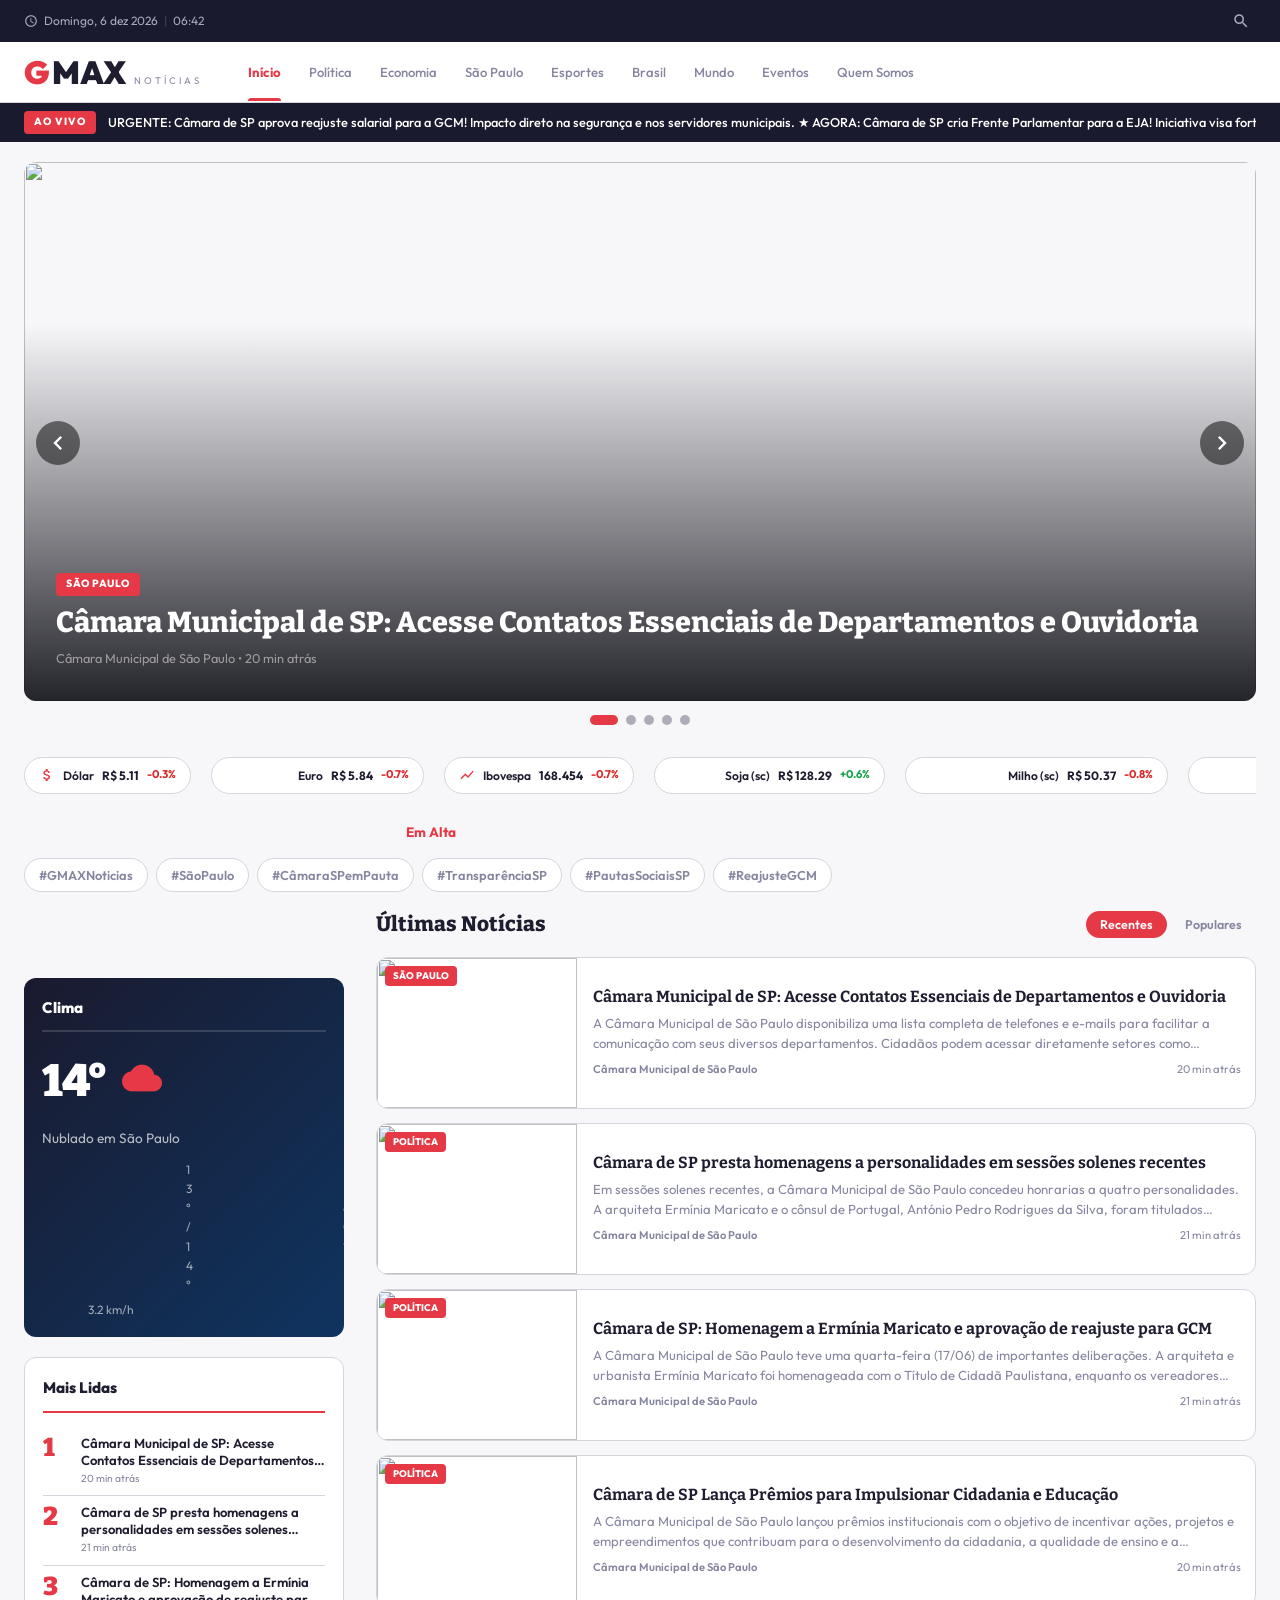
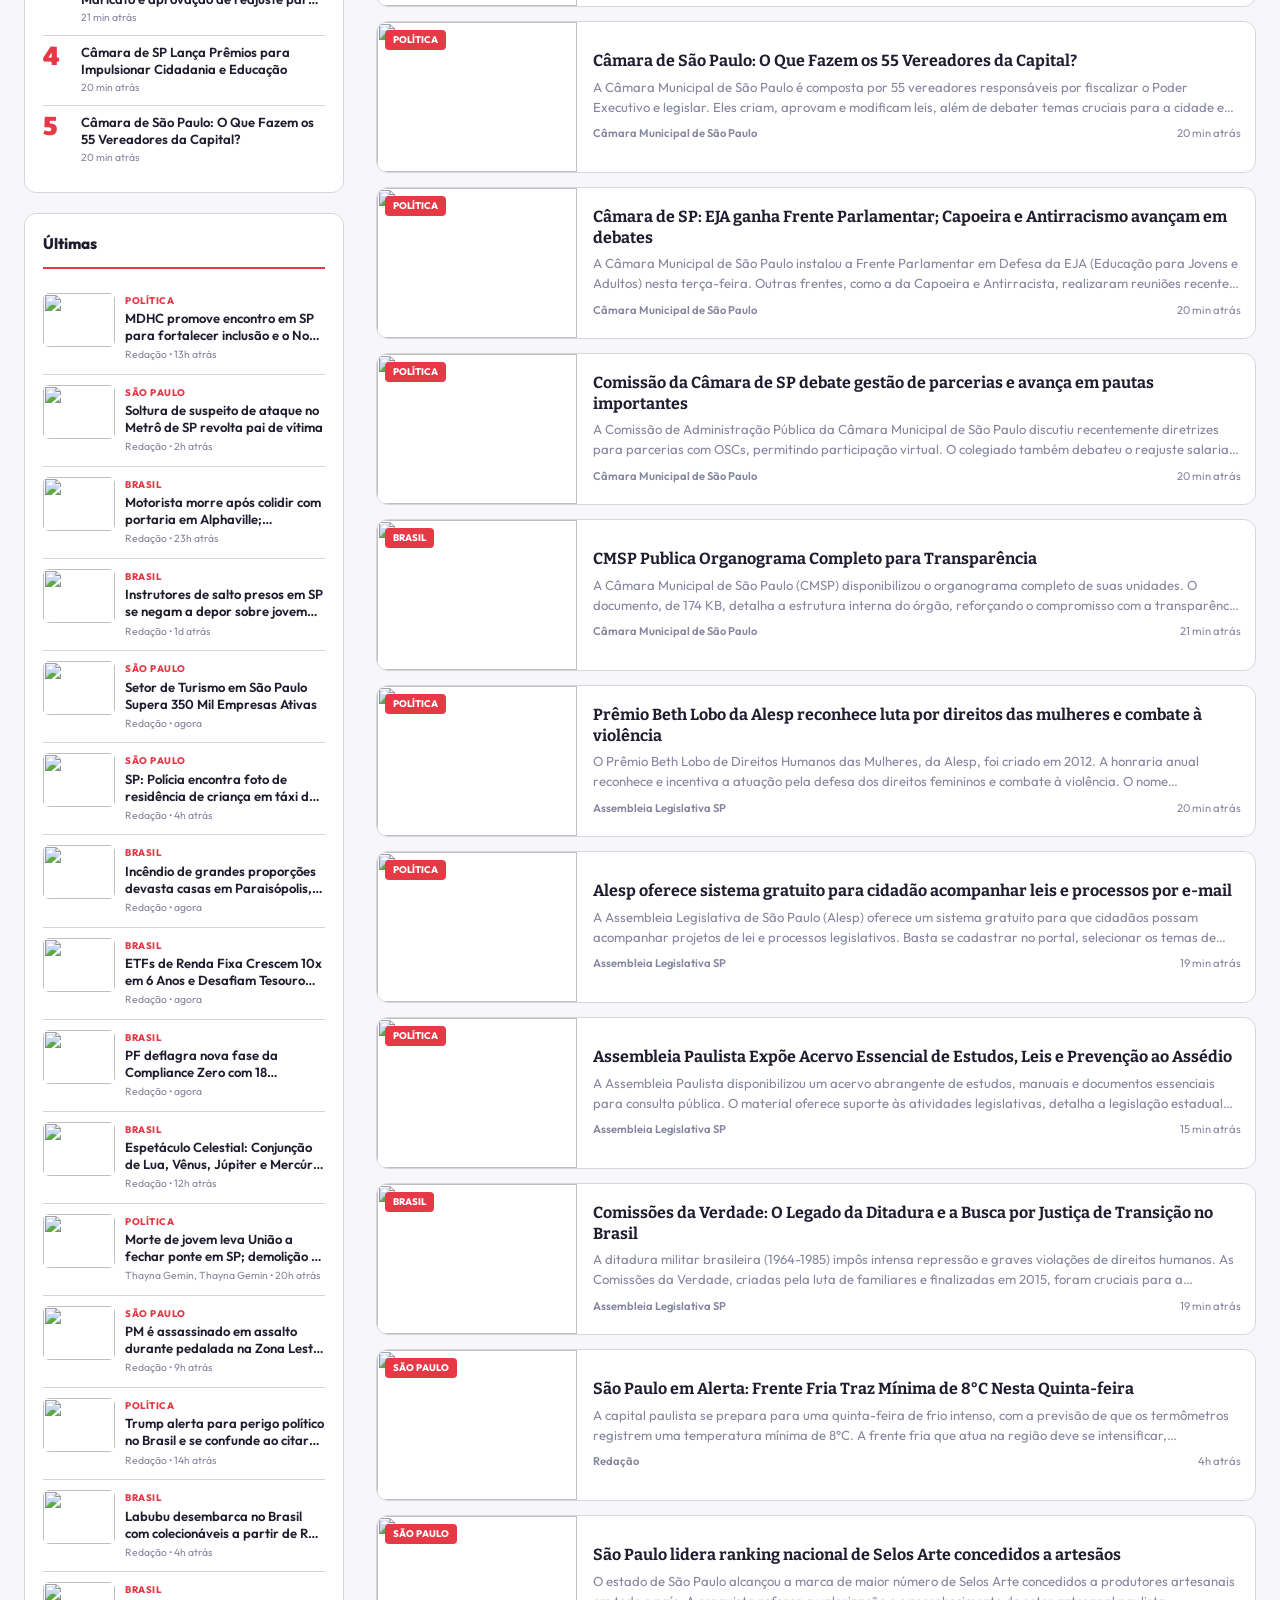
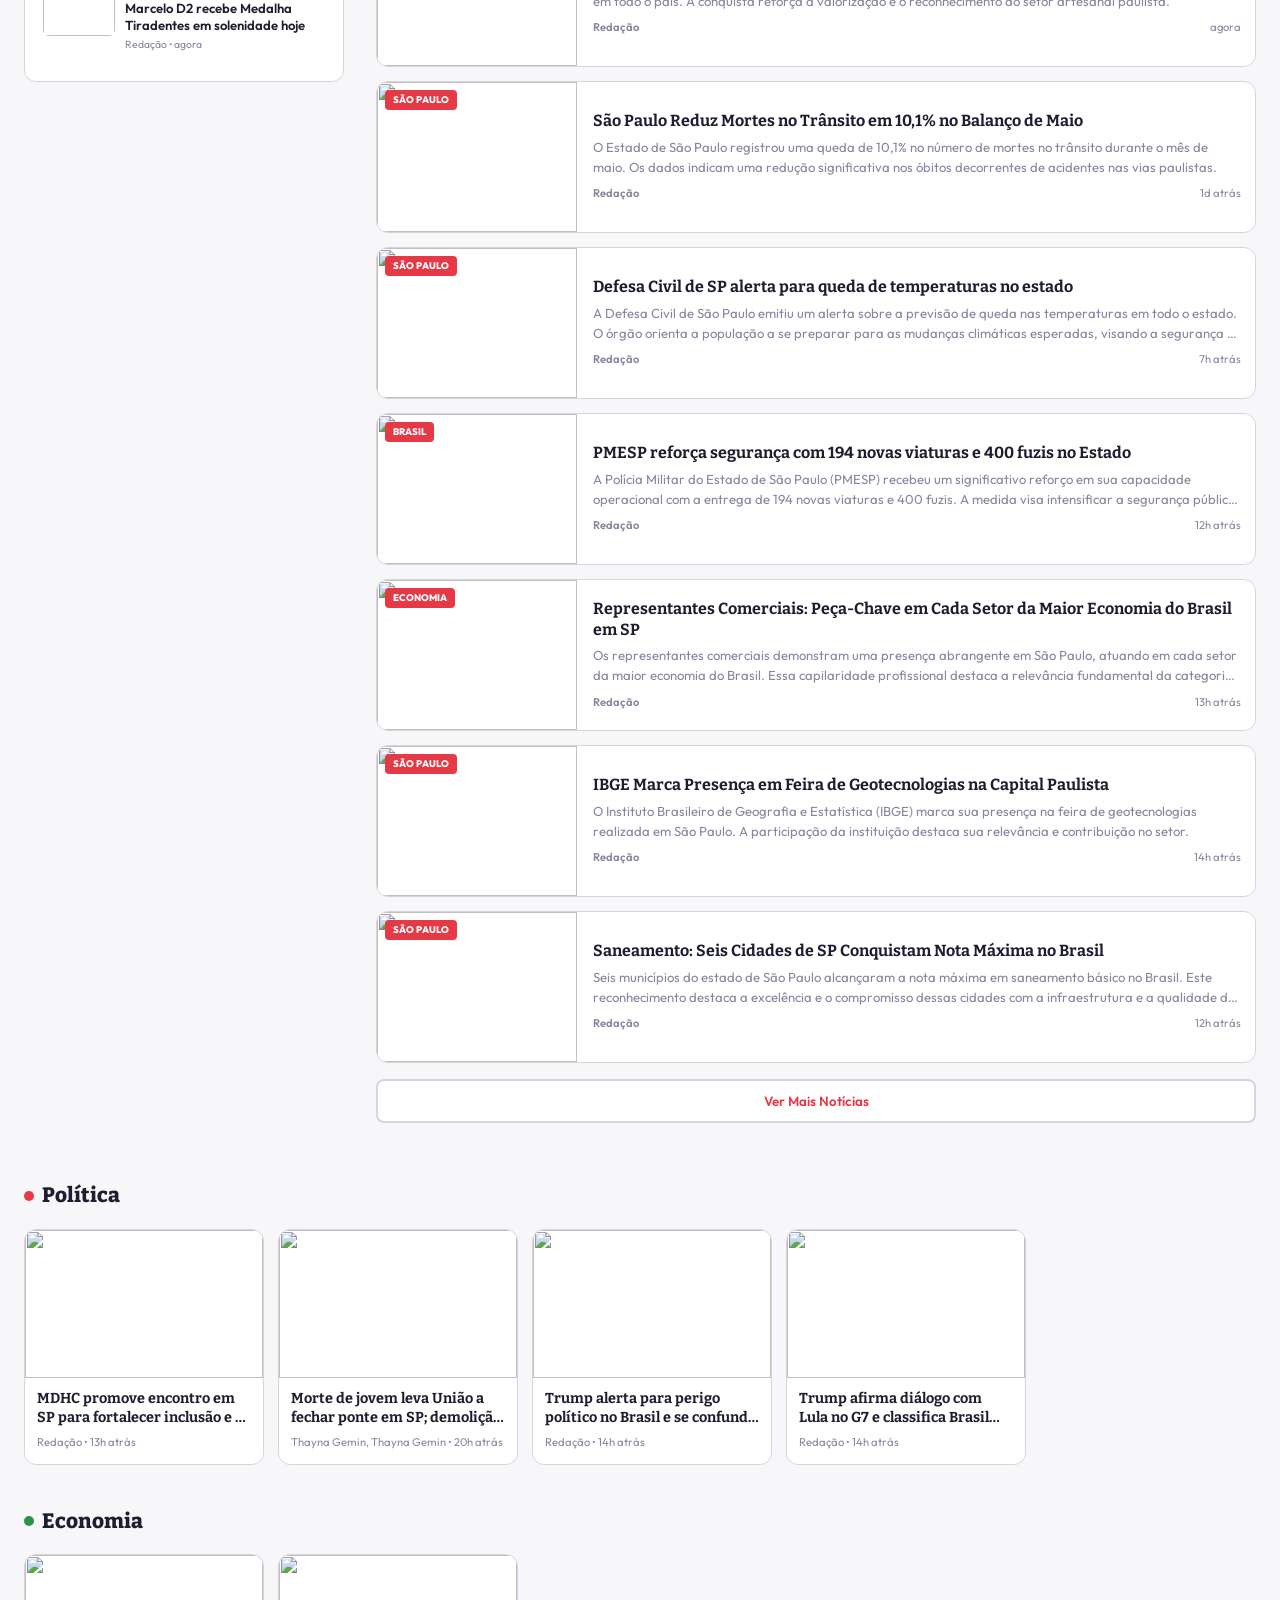
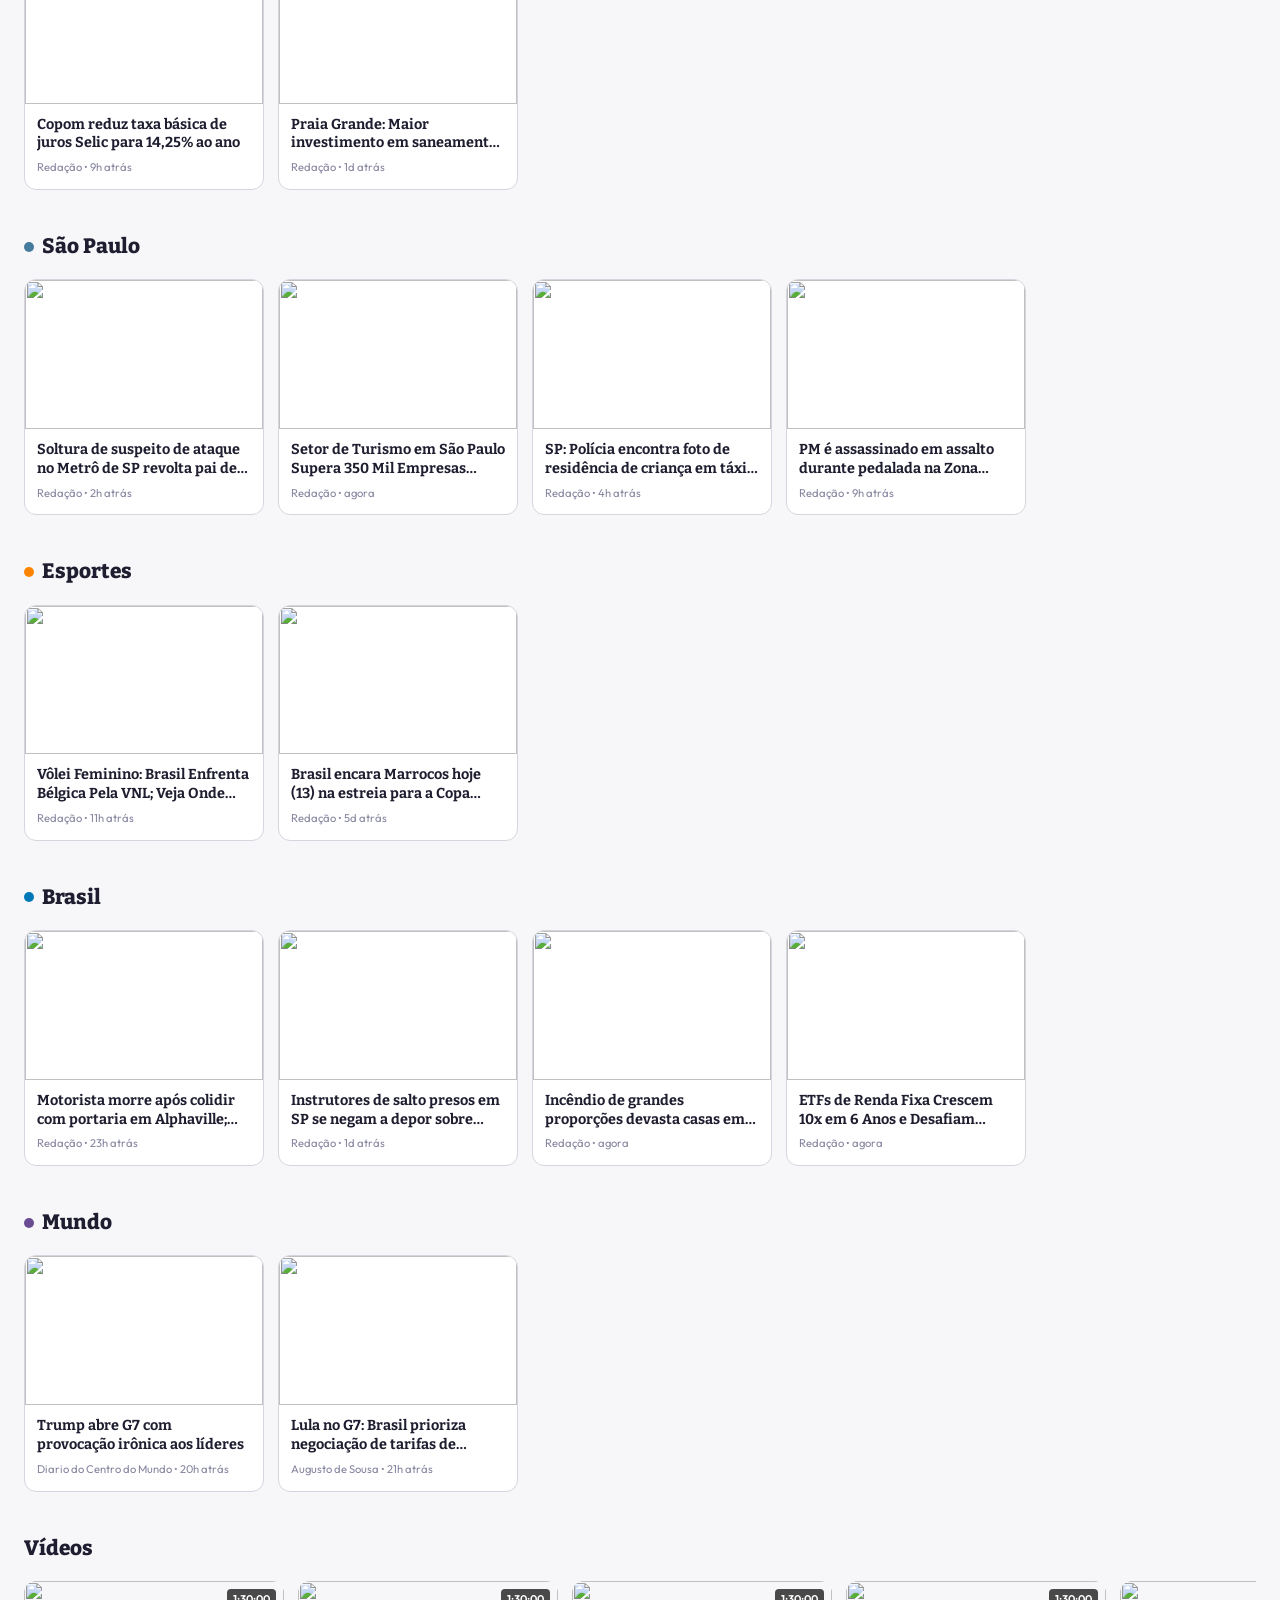
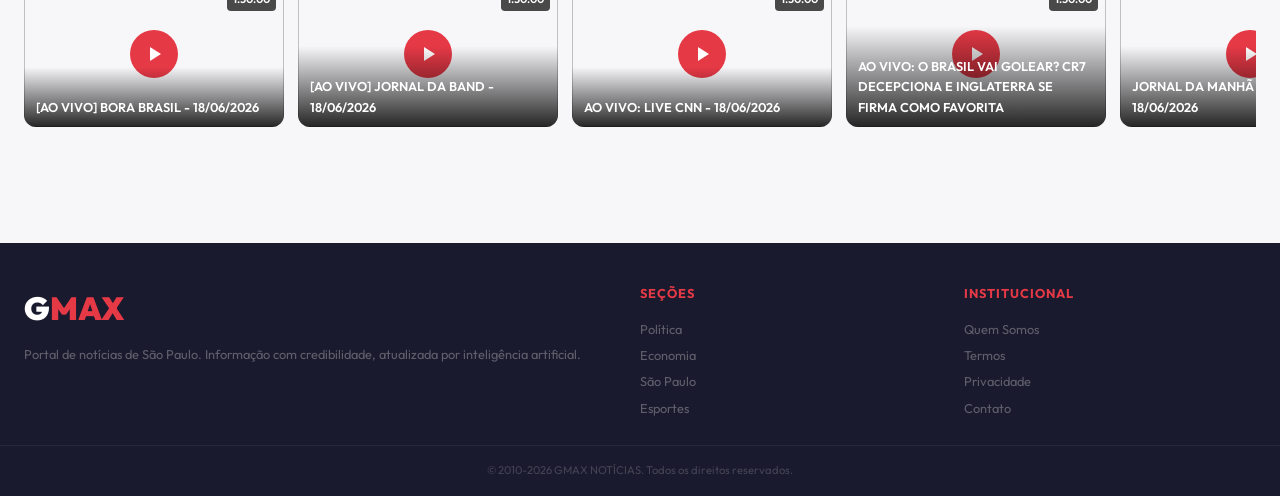
==== commit d909e793: "Hero: carousel com autoplay + setas esquerda/direita" ====
--- a/index.html
+++ b/index.html
@@ -93,8 +93,13 @@
     <!-- MAIN -->
     <main class="main">
 
-        <!-- HERO: BENTO GRID (design diferente!) -->
-        <section class="hero-bento" id="hero-bento"></section>
+        <!-- HERO CAROUSEL -->
+        <section class="hero-carousel-wrap" id="hero-carousel-wrap">
+            <div class="hero-carousel" id="hero-carousel"></div>
+            <button class="hero-arrow hero-arrow-left" id="hero-prev"><span class="material-icons">chevron_left</span></button>
+            <button class="hero-arrow hero-arrow-right" id="hero-next"><span class="material-icons">chevron_right</span></button>
+            <div class="hero-dots" id="hero-dots"></div>
+        </section>
 
         <!-- COTAÇÕES INLINE -->
         <section class="quotes-bar" id="quotes-bar">
--- a/css/style.css
+++ b/css/style.css
@@ -141,29 +141,37 @@
 .search-results .sr-item h4 { font-size: 0.9rem; }
 .search-results .sr-item p { font-size: 0.75rem; opacity: 0.4; margin-top: 2px; }
 
-/* === HERO BENTO === */
-.hero-bento {
-    max-width: var(--max-w); margin: 20px auto; padding: 0 24px;
-    display: grid; grid-template-columns: 1.6fr 1fr; grid-template-rows: 220px 220px; gap: 12px;
-    overflow: hidden;
-}
-.hero-bento > * { min-width: 0; }
-.bento-card {
-    position: relative; border-radius: var(--radius); overflow: hidden; cursor: pointer;
-}
-.bento-card img { width: 100%; height: 100%; object-fit: cover; transition: transform 0.5s var(--ease); }
-.bento-card:hover img { transform: scale(1.04); }
-.bento-overlay {
+/* === HERO CAROUSEL === */
+.hero-carousel-wrap {
+    max-width: var(--max-w); margin: 20px auto; padding: 0 24px; position: relative;
+}
+.hero-carousel { position: relative; border-radius: var(--radius); overflow: hidden; }
+.hero-slide {
+    display: none; position: relative; aspect-ratio: 16/7; cursor: pointer;
+}
+.hero-slide.active { display: block; }
+.hero-slide img { width: 100%; height: 100%; object-fit: cover; }
+.hero-slide-overlay {
     position: absolute; inset: 0;
     background: linear-gradient(transparent 30%, rgba(13,13,21,0.9));
-    display: flex; flex-direction: column; justify-content: flex-end; padding: 20px;
-}
-.bento-badge { display: inline-block; background: var(--red); color: white; padding: 3px 10px; border-radius: 4px; font-size: 0.6rem; font-weight: 800; text-transform: uppercase; letter-spacing: 0.5px; margin-bottom: 8px; width: fit-content; }
-.bento-title { color: white; font-family: var(--font-display); font-weight: 800; line-height: 1.25; }
-.bento-card:first-child { grid-row: 1 / 3; }
-.bento-card:first-child .bento-title { font-size: 1.6rem; }
-.bento-card:not(:first-child) .bento-title { font-size: 1rem; }
-.bento-meta { color: rgba(255,255,255,0.5); font-size: 0.7rem; margin-top: 6px; }
+    display: flex; flex-direction: column; justify-content: flex-end; padding: 32px;
+}
+.hero-slide-badge { display: inline-block; background: var(--red); color: white; padding: 3px 10px; border-radius: 4px; font-size: 0.65rem; font-weight: 800; text-transform: uppercase; letter-spacing: 0.5px; margin-bottom: 10px; width: fit-content; }
+.hero-slide-title { color: white; font-family: var(--font-display); font-size: 1.8rem; font-weight: 800; line-height: 1.2; margin-bottom: 8px; }
+.hero-slide-meta { color: rgba(255,255,255,0.5); font-size: 0.8rem; }
+.hero-arrow {
+    position: absolute; top: 50%; transform: translateY(-50%);
+    background: rgba(0,0,0,0.5); color: white; border: none; border-radius: 50%;
+    width: 44px; height: 44px; display: flex; align-items: center; justify-content: center;
+    cursor: pointer; z-index: 5; transition: var(--transition);
+}
+.hero-arrow:hover { background: rgba(0,0,0,0.8); }
+.hero-arrow-left { left: 36px; }
+.hero-arrow-right { right: 36px; }
+.hero-arrow .material-icons { font-size: 28px; }
+.hero-dots { display: flex; justify-content: center; gap: 8px; margin-top: 14px; }
+.hero-dot { width: 10px; height: 10px; border-radius: 50%; background: var(--gray-300); cursor: pointer; transition: var(--transition); }
+.hero-dot.active { background: var(--red); width: 28px; border-radius: 5px; }
 
 /* === QUOTES BAR === */
 .quotes-bar { max-width: var(--max-w); margin: 0 auto; padding: 12px 24px; overflow: hidden; width: 100%; }
@@ -336,15 +344,17 @@
     .layout { grid-template-columns: 1fr; }
     .col-news { order: 1; }
     .col-side { order: 2; display: grid; grid-template-columns: 1fr 1fr; gap: 14px; }
-    .hero-bento { grid-template-columns: 1fr 1fr; grid-template-rows: 200px 200px; }
-    .hero-bento .bento-card:first-child { grid-row: auto; }
+    .hero-slide-title { font-size: 1.4rem; }
     .footer-inner { grid-template-columns: 1fr; gap: 20px; }
 }
 
 @media (max-width: 768px) {
-    .hero-bento { grid-template-columns: 1fr; grid-template-rows: auto; gap: 10px; }
-    .bento-card { aspect-ratio: 16/9; }
-    .bento-card:first-child .bento-title { font-size: 1.2rem; }
+    .hero-slide { aspect-ratio: 16/9; }
+    .hero-slide-title { font-size: 1.2rem; }
+    .hero-arrow { width: 36px; height: 36px; }
+    .hero-arrow .material-icons { font-size: 22px; }
+    .hero-arrow-left { left: 28px; }
+    .hero-arrow-right { right: 28px; }
     .col-side { grid-template-columns: 1fr; }
     .card-h { grid-template-columns: 130px 1fr; }
     .card-h-title { font-size: 0.9rem; }
@@ -357,7 +367,7 @@
 
 @media (max-width: 480px) {
     .card-h { grid-template-columns: 100px 1fr; }
-    .hero-bento { padding: 0 14px; margin: 14px auto; }
+    .hero-carousel-wrap { padding: 0 14px; margin: 14px auto; }
     .layout { padding: 0 14px 40px; }
     .topbar-inner, .header-inner { padding: 0 14px; }
 }
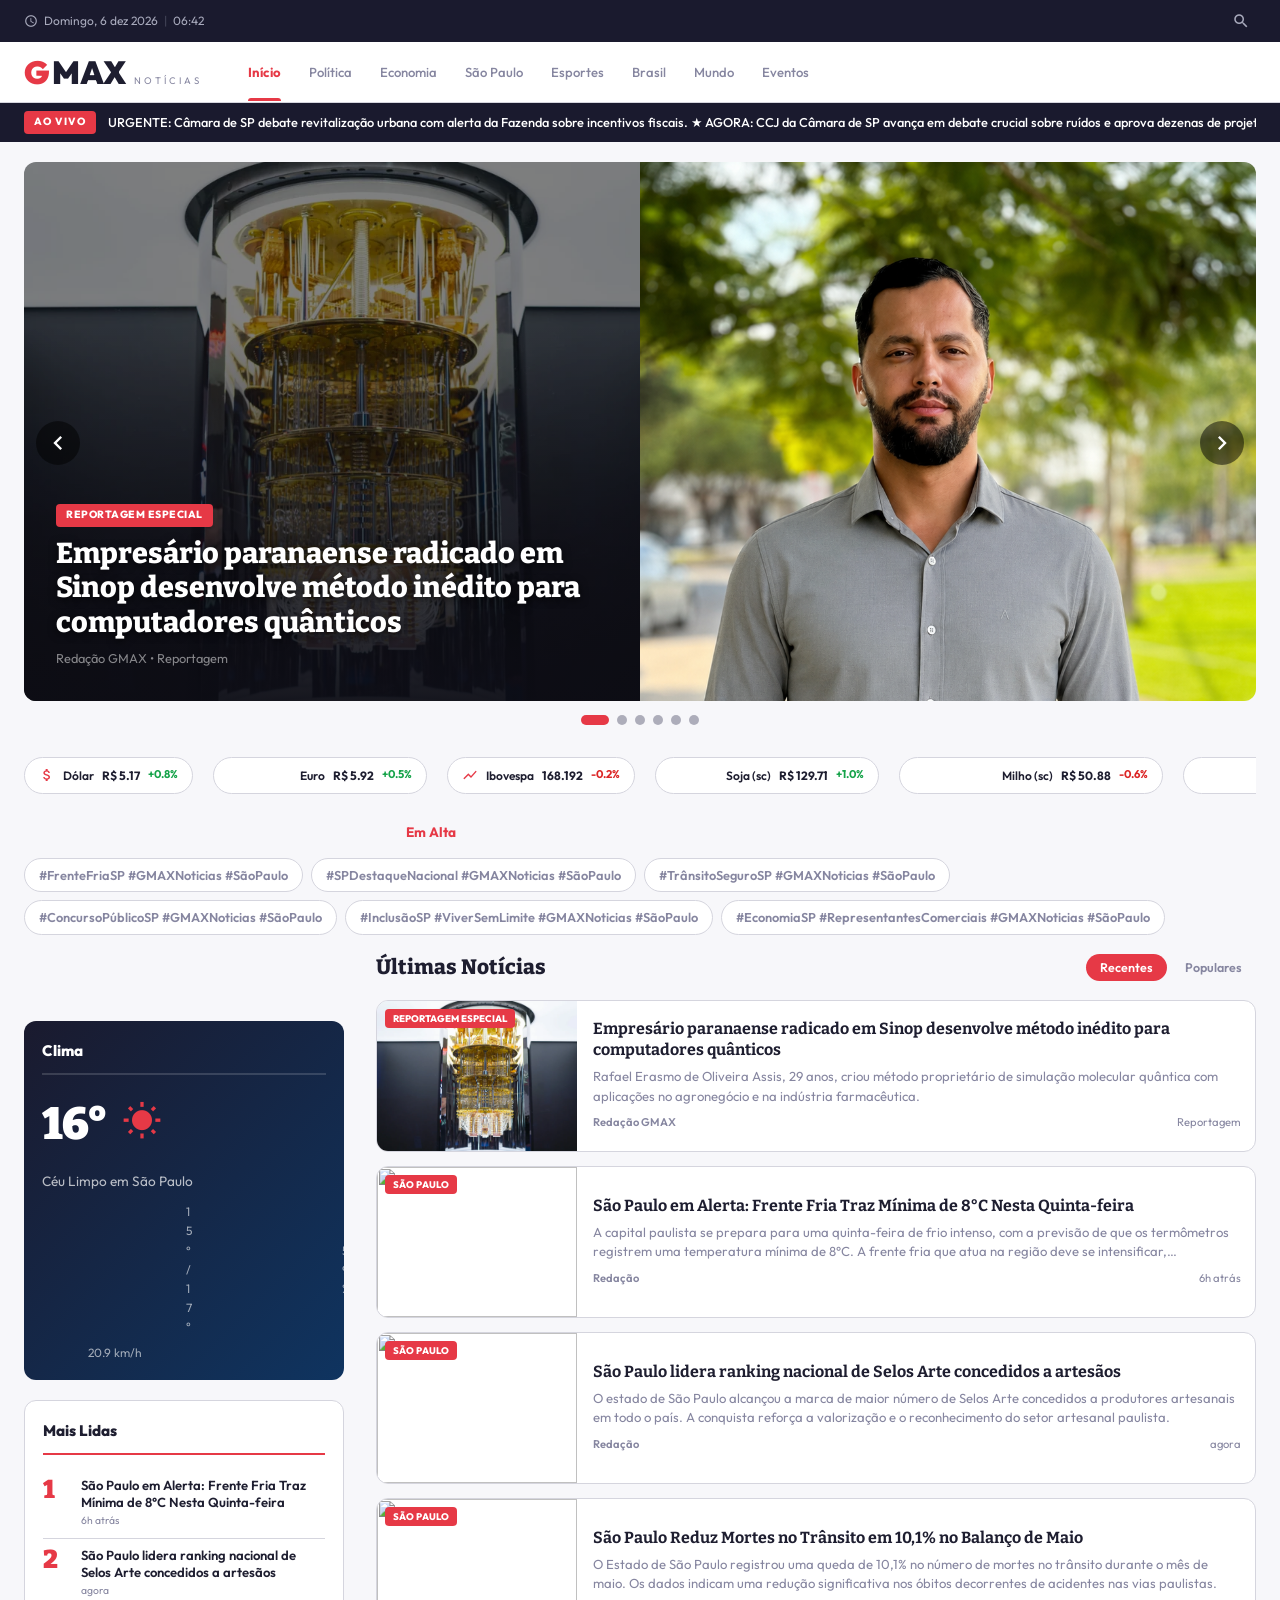
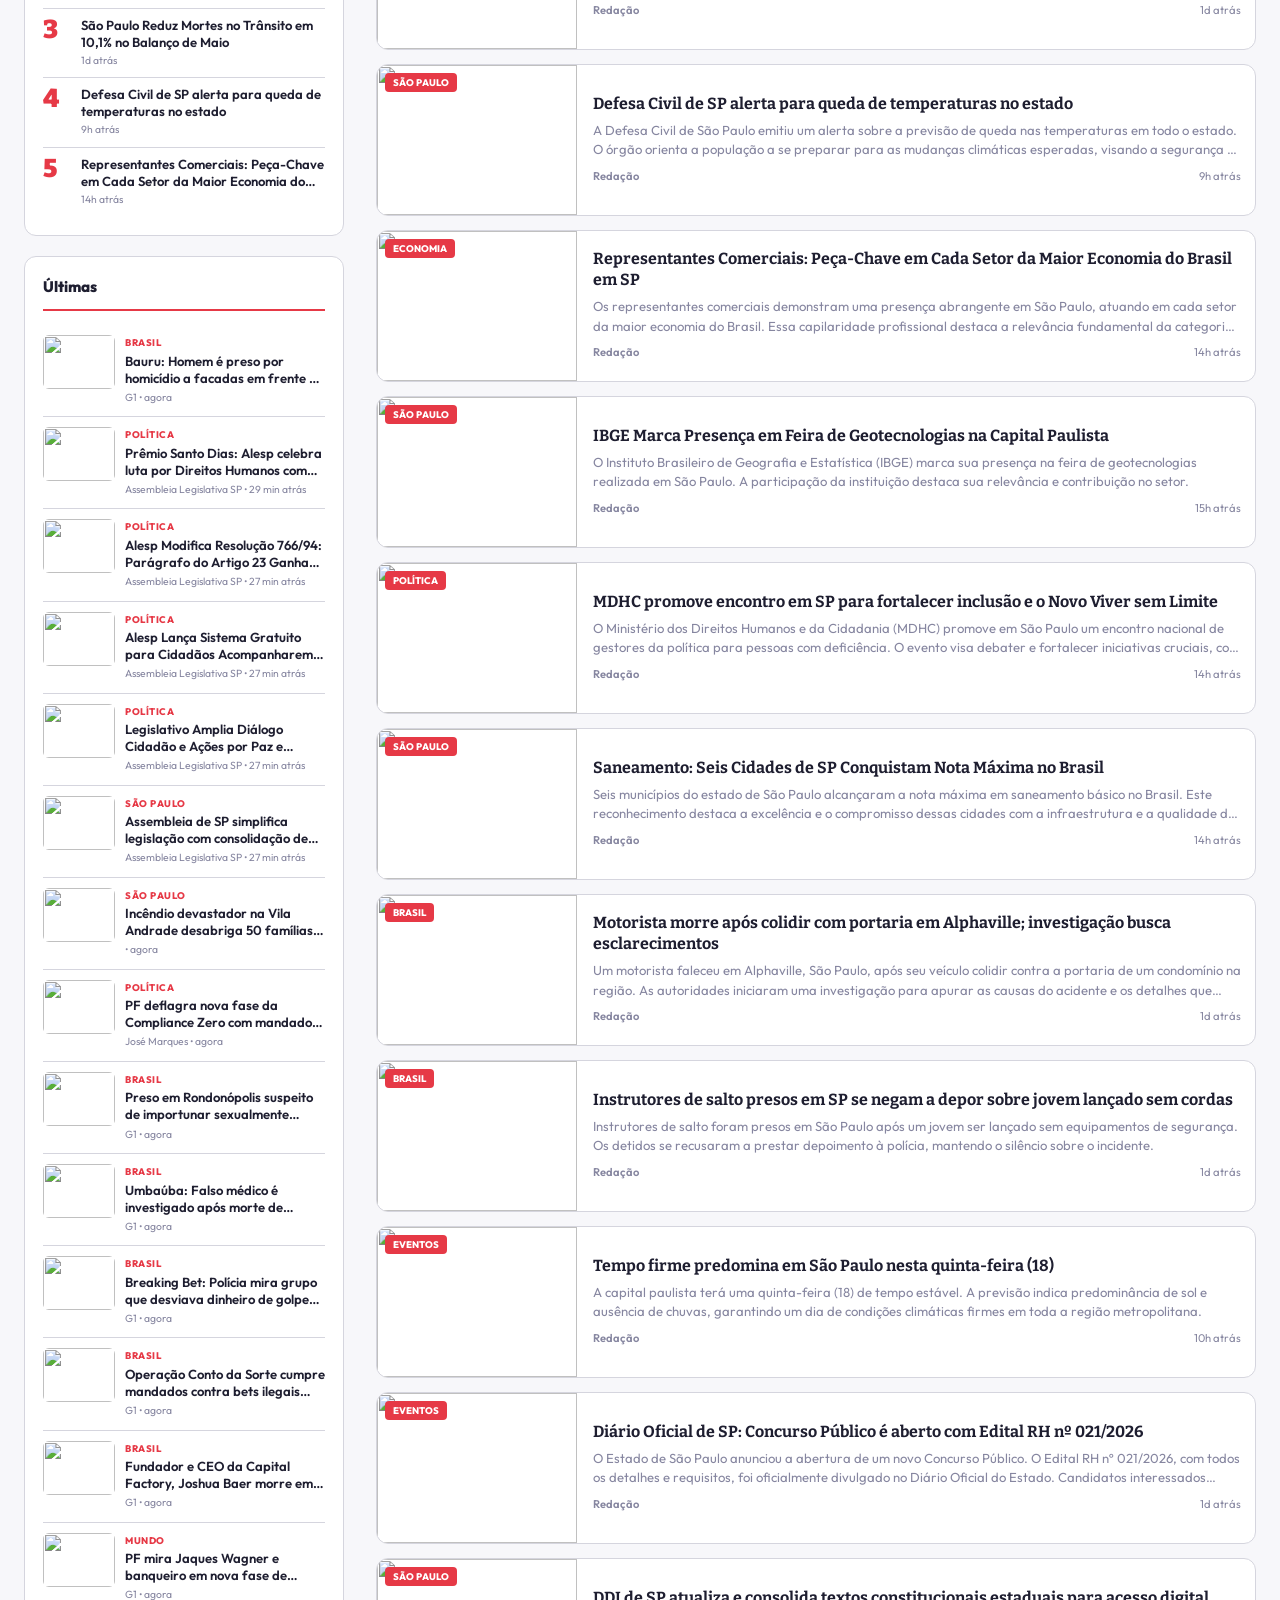
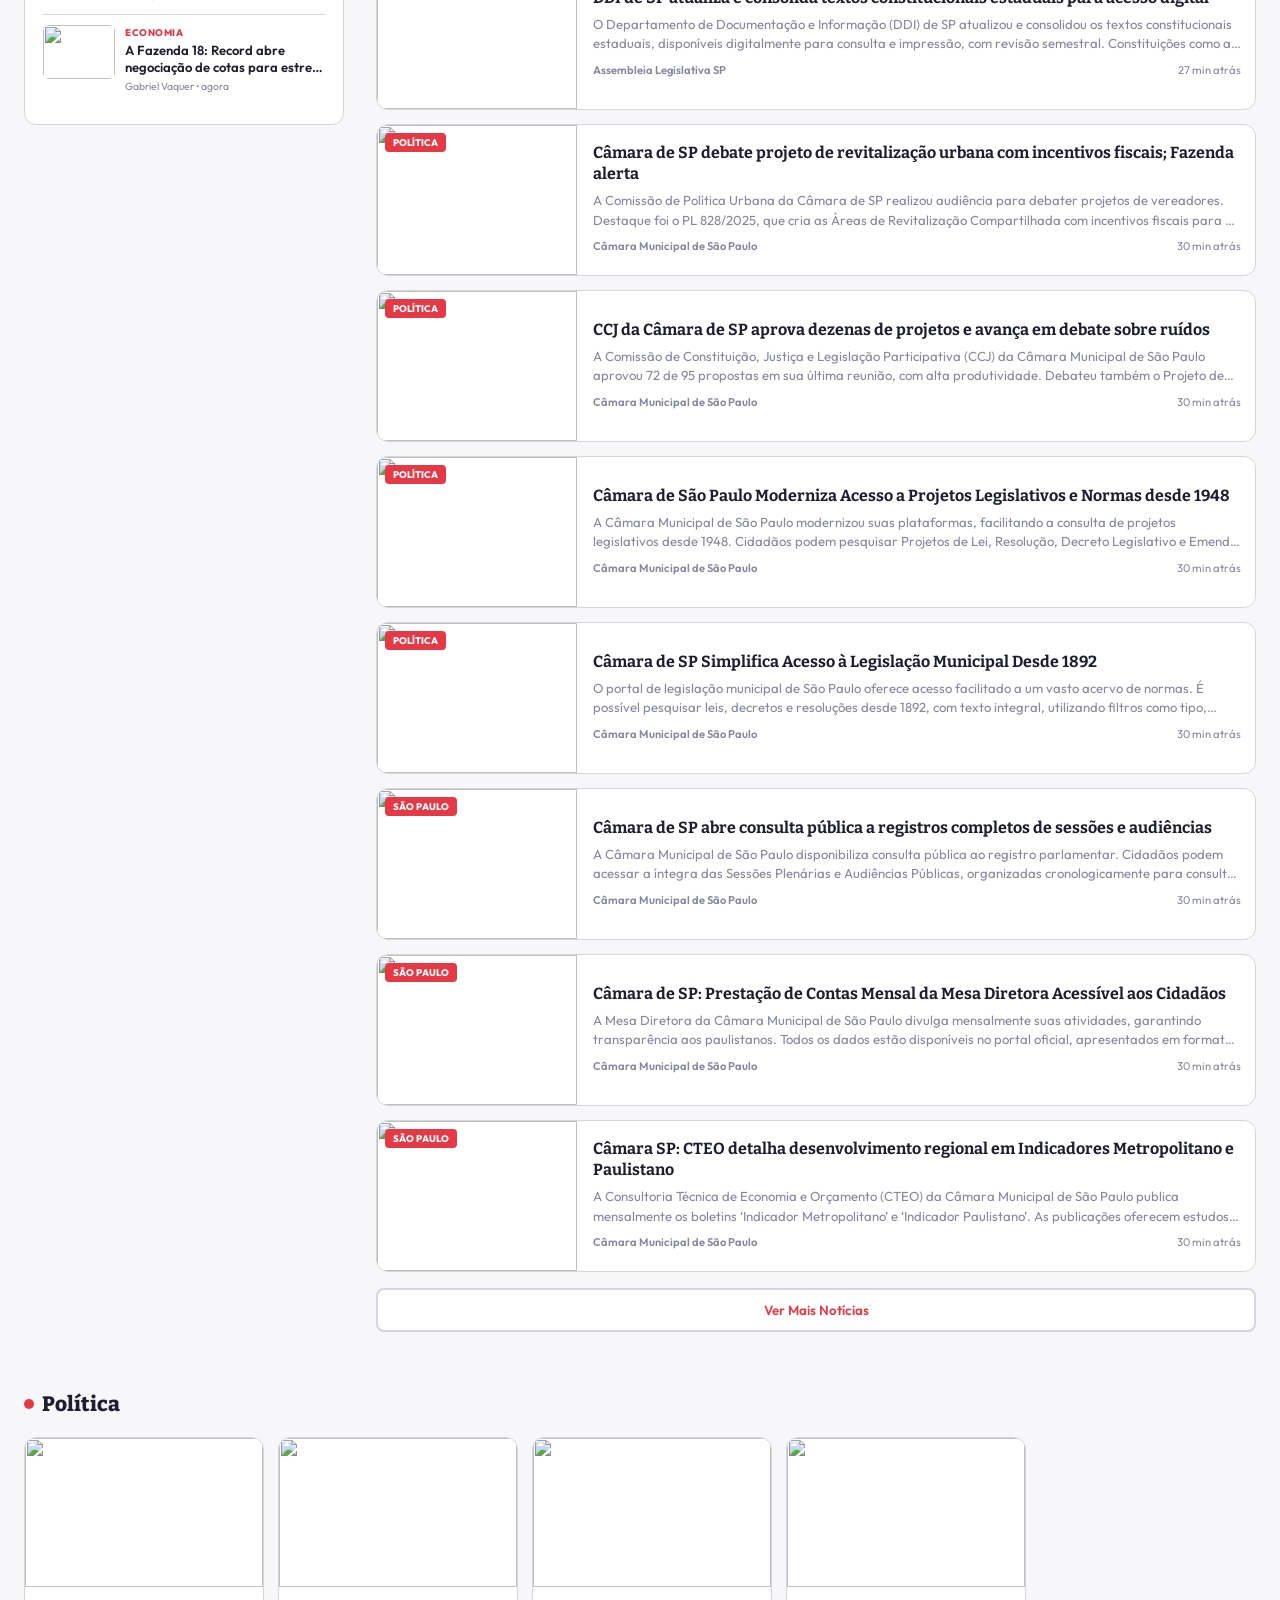
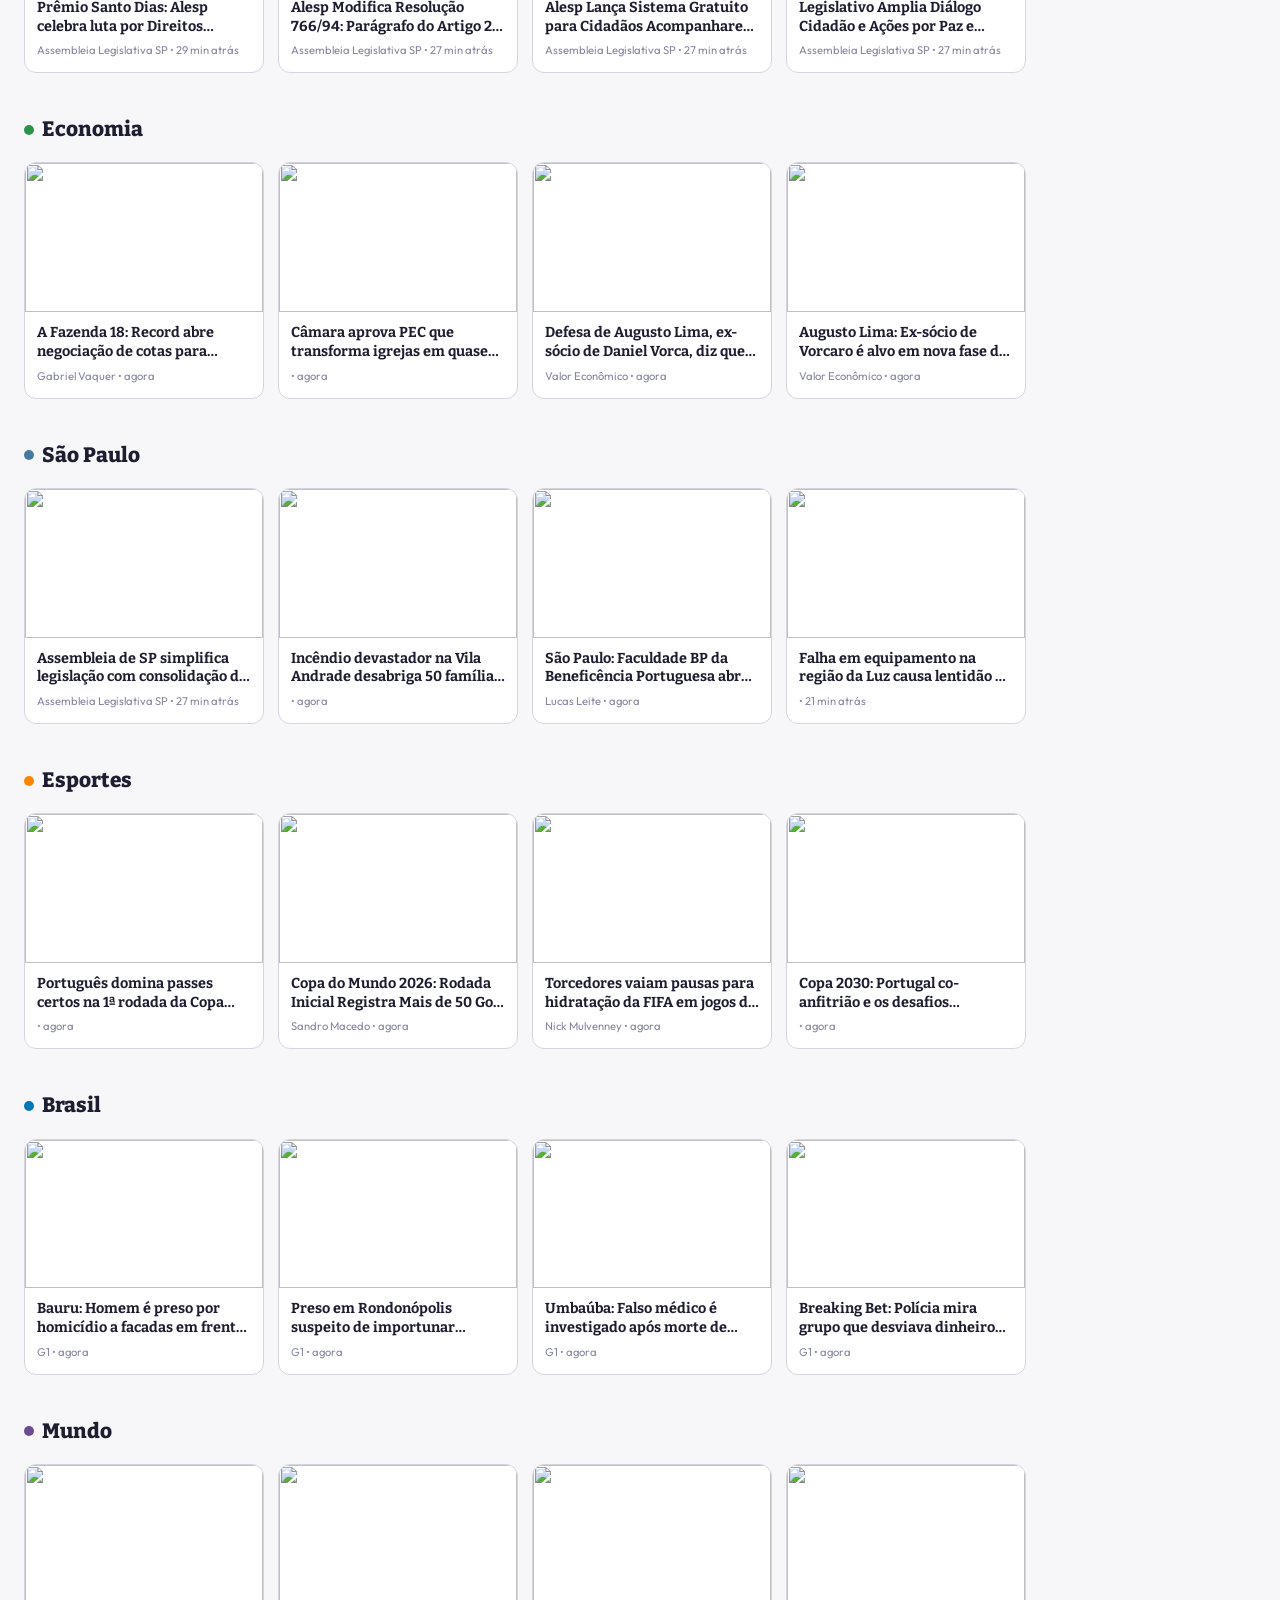
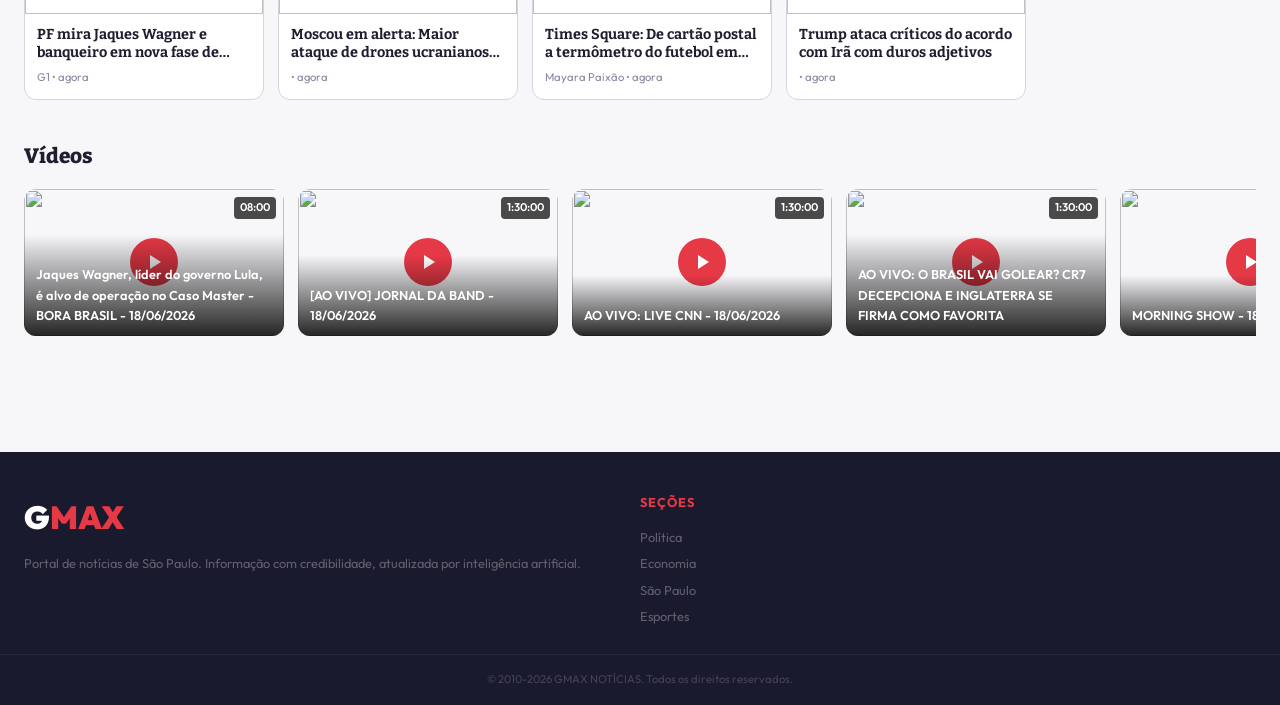
==== commit 1dd0756a: "Oculta links Sobre/Quem Somos da navegação e footer Co-Authored-By: Claude Opus 4.6 <noreply@anthrop" ====
--- a/index.html
+++ b/index.html
@@ -59,7 +59,7 @@
                 <a href="#" class="nav-cat" data-category="brasil">Brasil</a>
                 <a href="#" class="nav-cat" data-category="internacional">Mundo</a>
                 <a href="#" class="nav-cat" data-category="eventos">Eventos</a>
-                <a href="sobre.html" class="nav-cat nav-sobre">Quem Somos</a>
+                <!-- <a href="sobre.html" class="nav-cat nav-sobre">Quem Somos</a> -->
             </nav>
             <button class="nav-mobile-toggle" id="nav-mobile-toggle">
                 <span class="material-icons">menu</span>
@@ -213,13 +213,13 @@
                 <a href="#" data-category="cidade">São Paulo</a>
                 <a href="#" data-category="esportes">Esportes</a>
             </div>
-            <div class="footer-col">
+            <!-- <div class="footer-col">
                 <h4>Institucional</h4>
                 <a href="sobre.html">Quem Somos</a>
                 <a href="sobre.html">Termos</a>
                 <a href="sobre.html">Privacidade</a>
                 <a href="sobre.html">Contato</a>
-            </div>
+            </div> -->
         </div>
         <div class="footer-bottom">&copy; 2010-2026 GMAX NOTÍCIAS. Todos os direitos reservados.</div>
     </footer>
--- a/css/style.css
+++ b/css/style.css
@@ -159,6 +159,33 @@
 .hero-slide-badge { display: inline-block; background: var(--red); color: white; padding: 3px 10px; border-radius: 4px; font-size: 0.65rem; font-weight: 800; text-transform: uppercase; letter-spacing: 0.5px; margin-bottom: 10px; width: fit-content; }
 .hero-slide-title { color: white; font-family: var(--font-display); font-size: 1.8rem; font-weight: 800; line-height: 1.2; margin-bottom: 8px; }
 .hero-slide-meta { color: rgba(255,255,255,0.5); font-size: 0.8rem; }
+
+/* Slide Reportagem Especial */
+.hero-slide-rep .hero-rep-split { position: relative; width: 100%; height: 100%; display: flex; }
+.hero-slide-rep > img { display: none; }
+.hero-rep-left { width: 50%; height: 100%; overflow: hidden; }
+.hero-rep-left img { width: 100%; height: 100%; object-fit: cover; filter: brightness(0.5); }
+.hero-rep-right { width: 50%; height: 100%; overflow: hidden; }
+.hero-rep-right img { width: 100%; height: 100%; object-fit: cover; object-position: top center; }
+.hero-rep-overlay {
+    position: absolute; bottom: 0; left: 0; width: 50%; height: 100%;
+    display: flex; flex-direction: column; justify-content: flex-end; padding: 32px;
+    background: linear-gradient(transparent 30%, rgba(13,13,21,0.9));
+}
+.hero-rep-overlay .hero-slide-title { color: #fff; text-shadow: 0 2px 8px rgba(0,0,0,0.7); }
+@media (max-width: 768px) {
+    .hero-rep-left { width: 40%; }
+    .hero-rep-right { width: 60%; }
+    .hero-rep-overlay { width: 100%; padding: 20px 16px; }
+    .hero-rep-overlay .hero-slide-title { font-size: 1rem; }
+    .hero-rep-overlay .hero-slide-meta { display: none; }
+}
+@media (max-width: 480px) {
+    .hero-rep-left { width: 35%; }
+    .hero-rep-right { width: 65%; }
+    .hero-rep-overlay .hero-slide-title { font-size: 0.9rem; }
+}
+
 .hero-arrow {
     position: absolute; top: 50%; transform: translateY(-50%);
     background: rgba(0,0,0,0.5); color: white; border: none; border-radius: 50%;
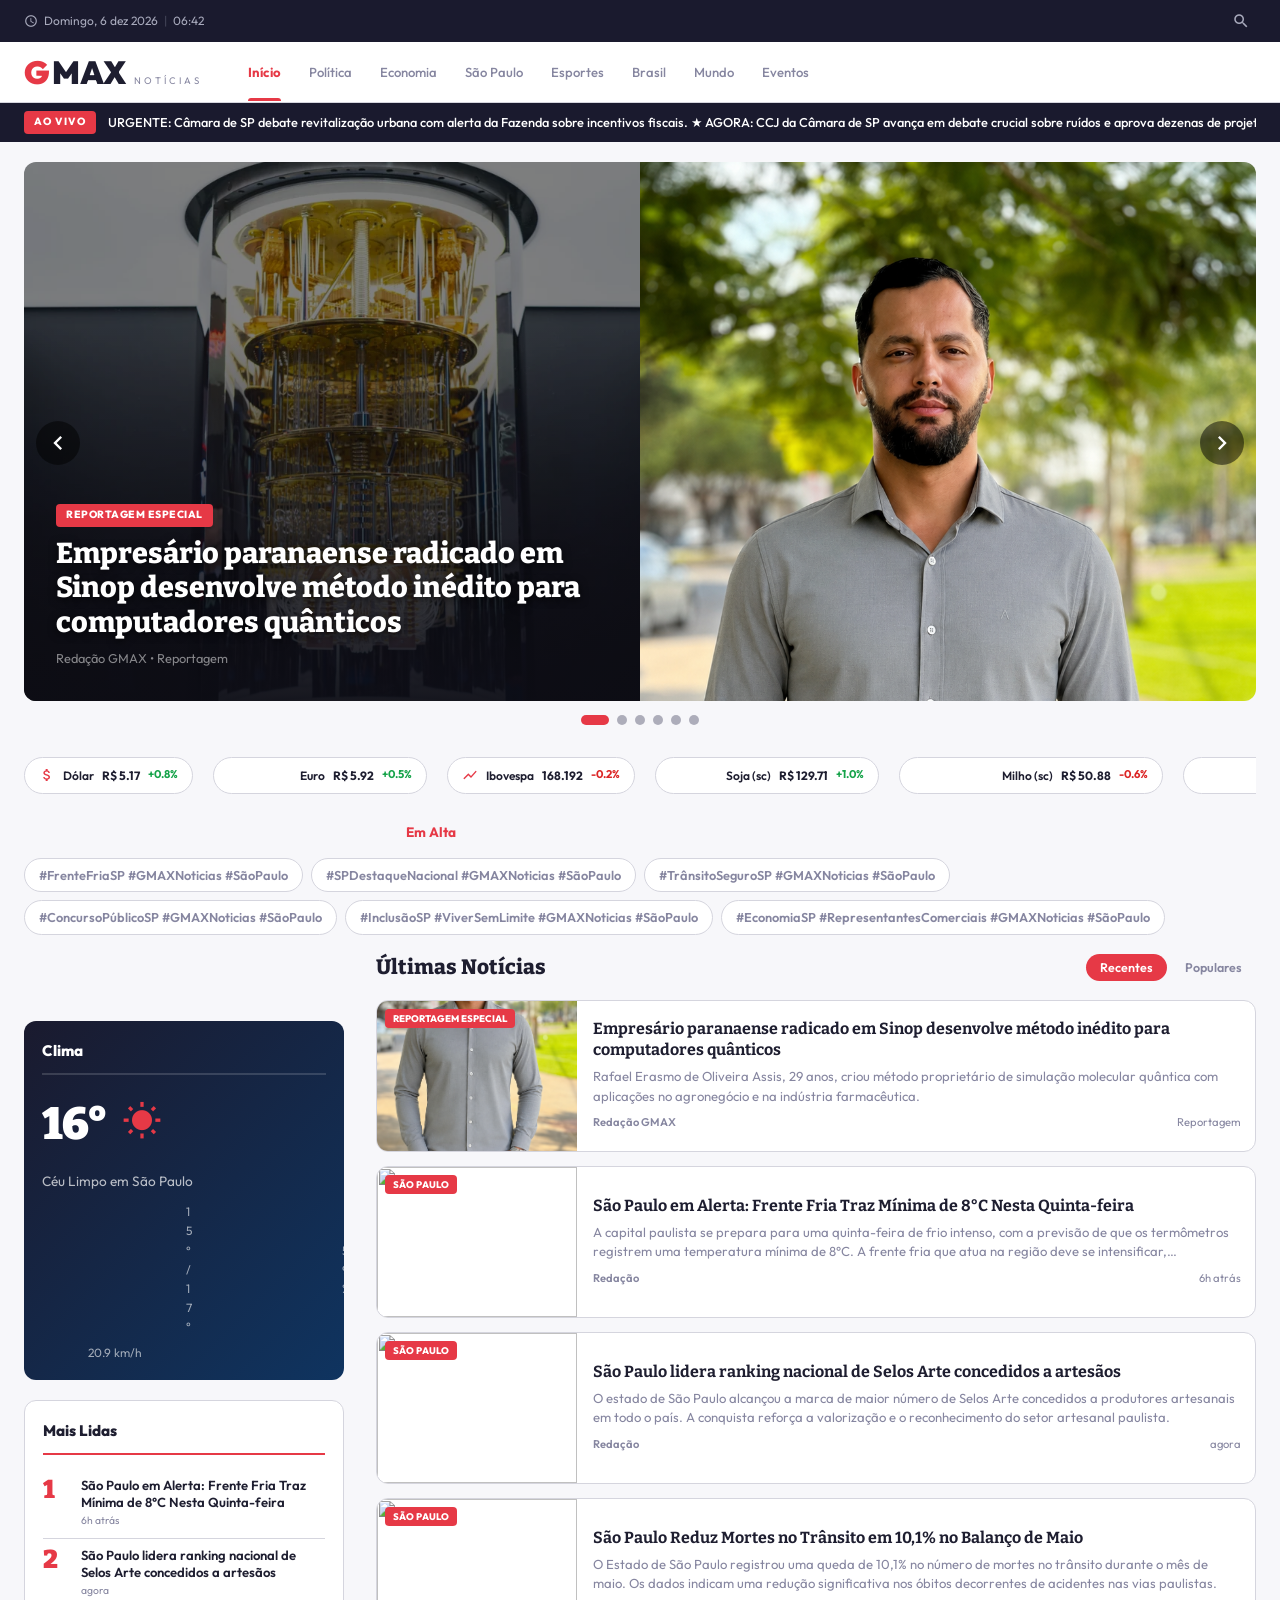
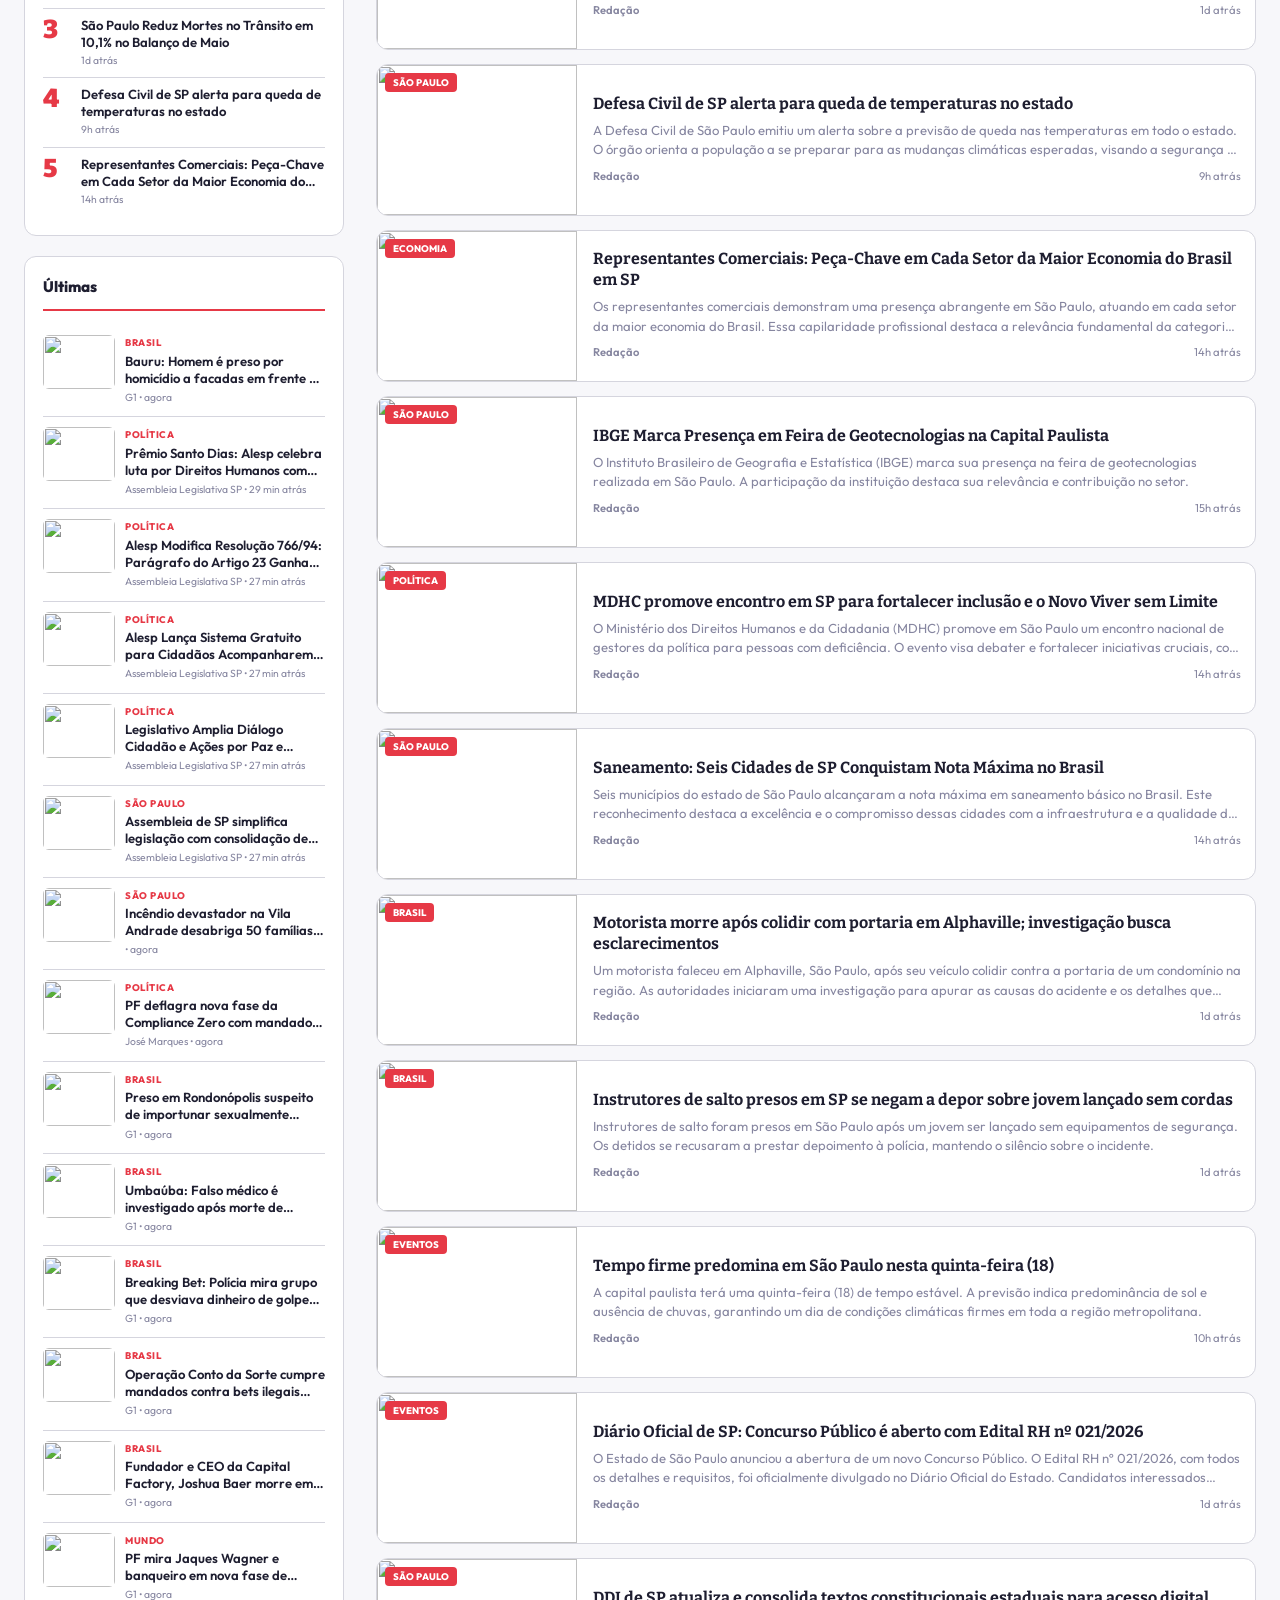
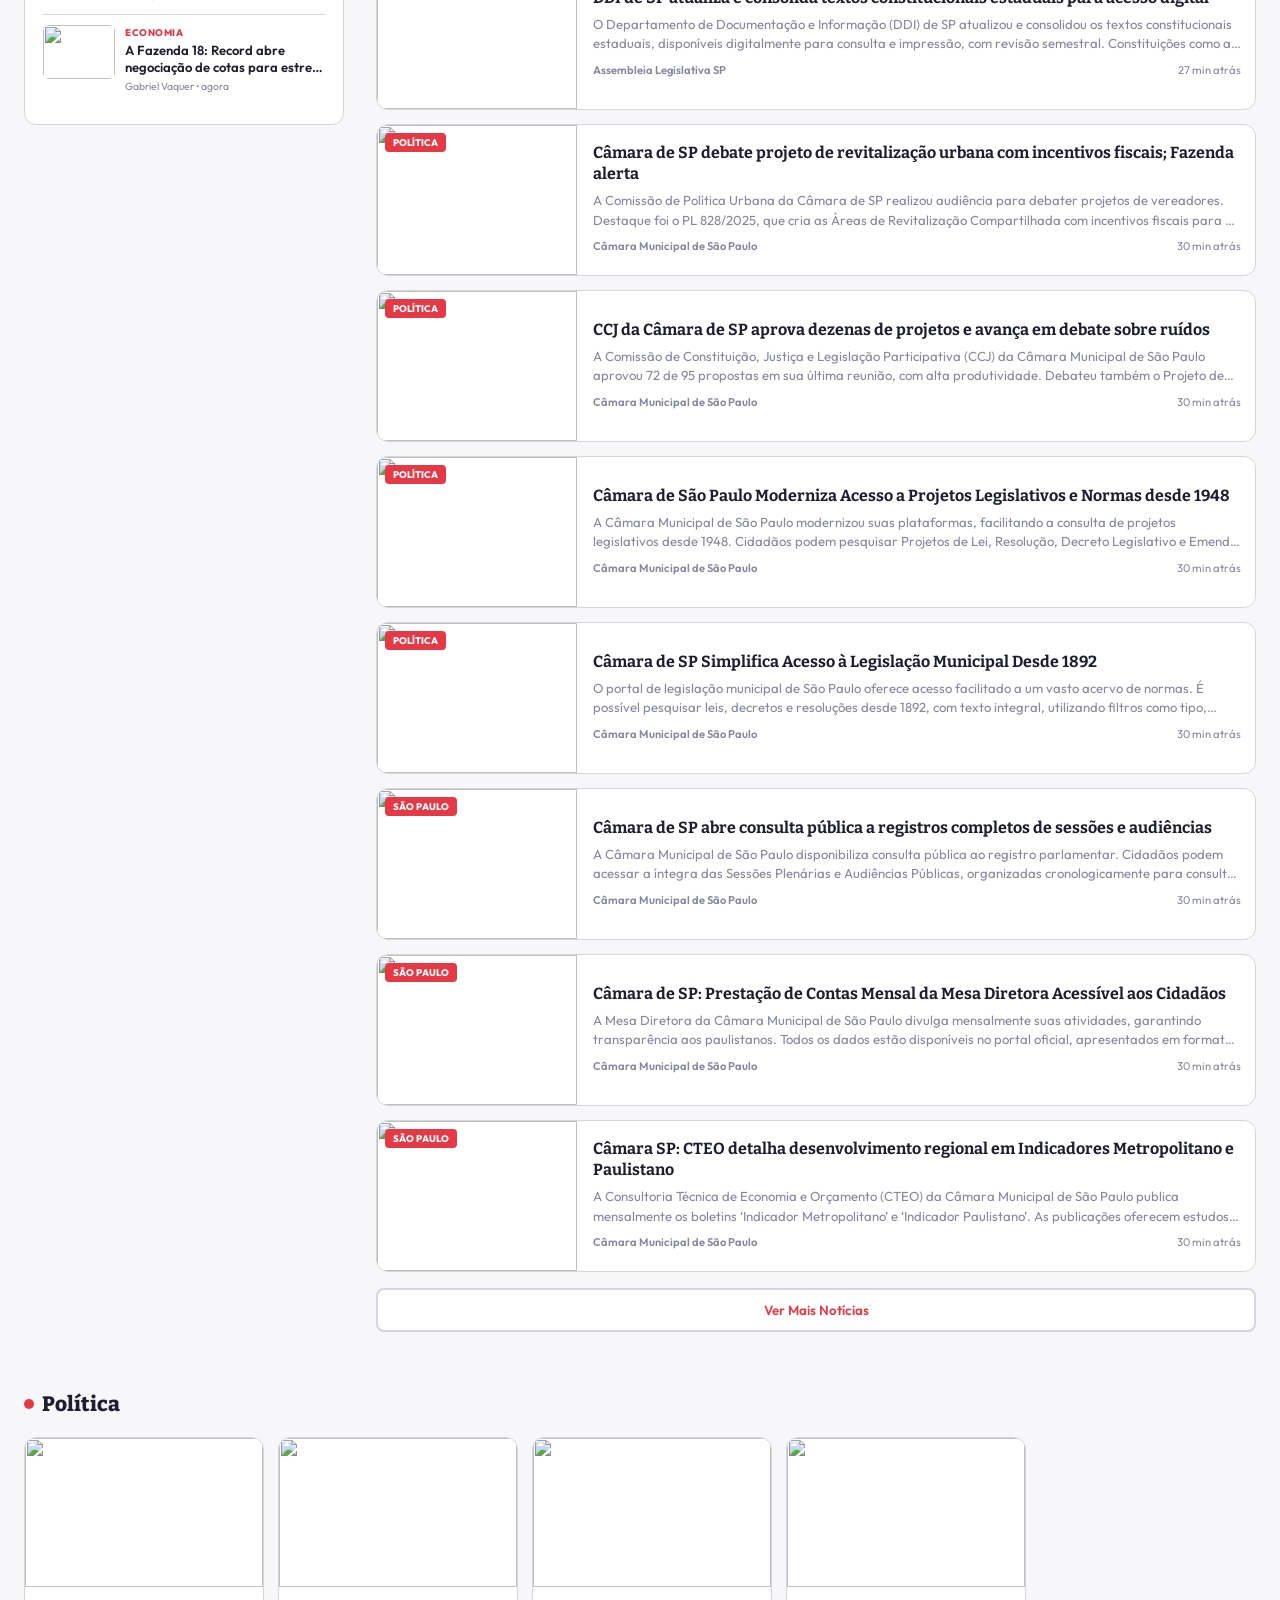
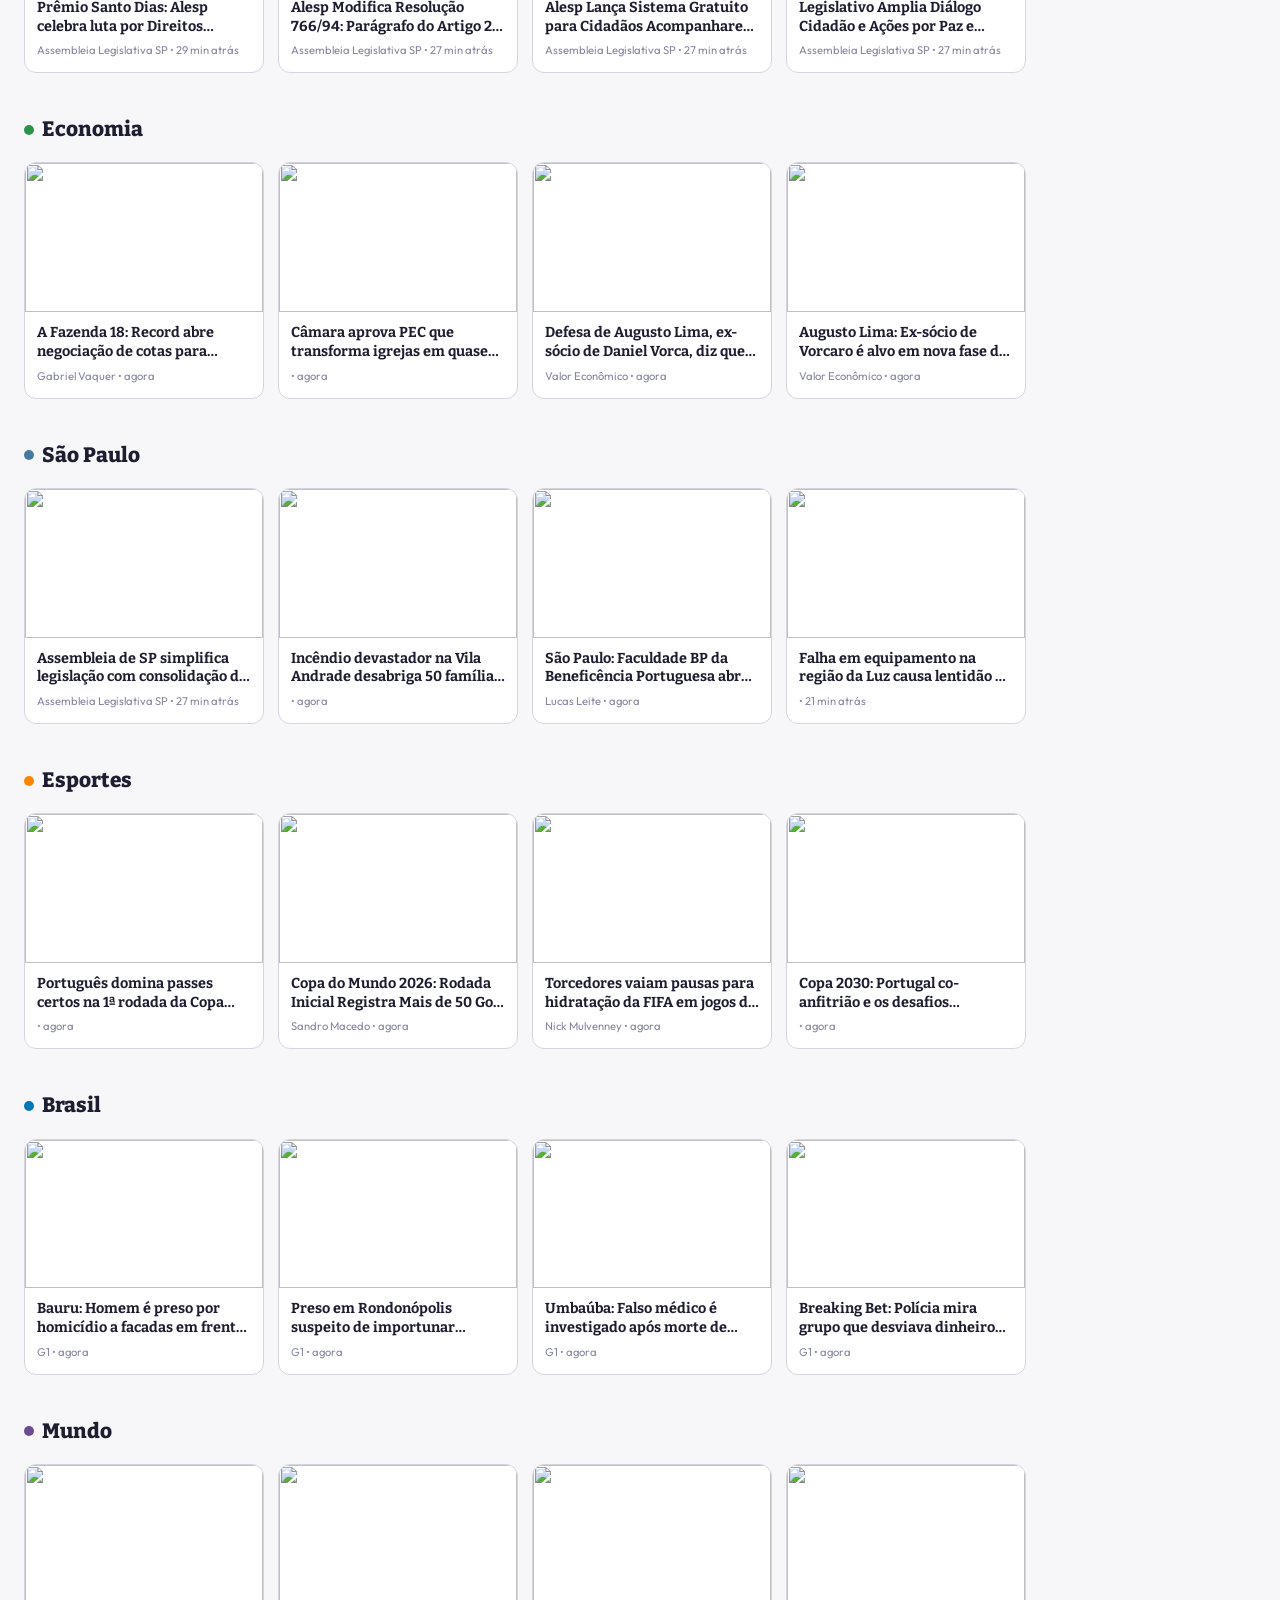
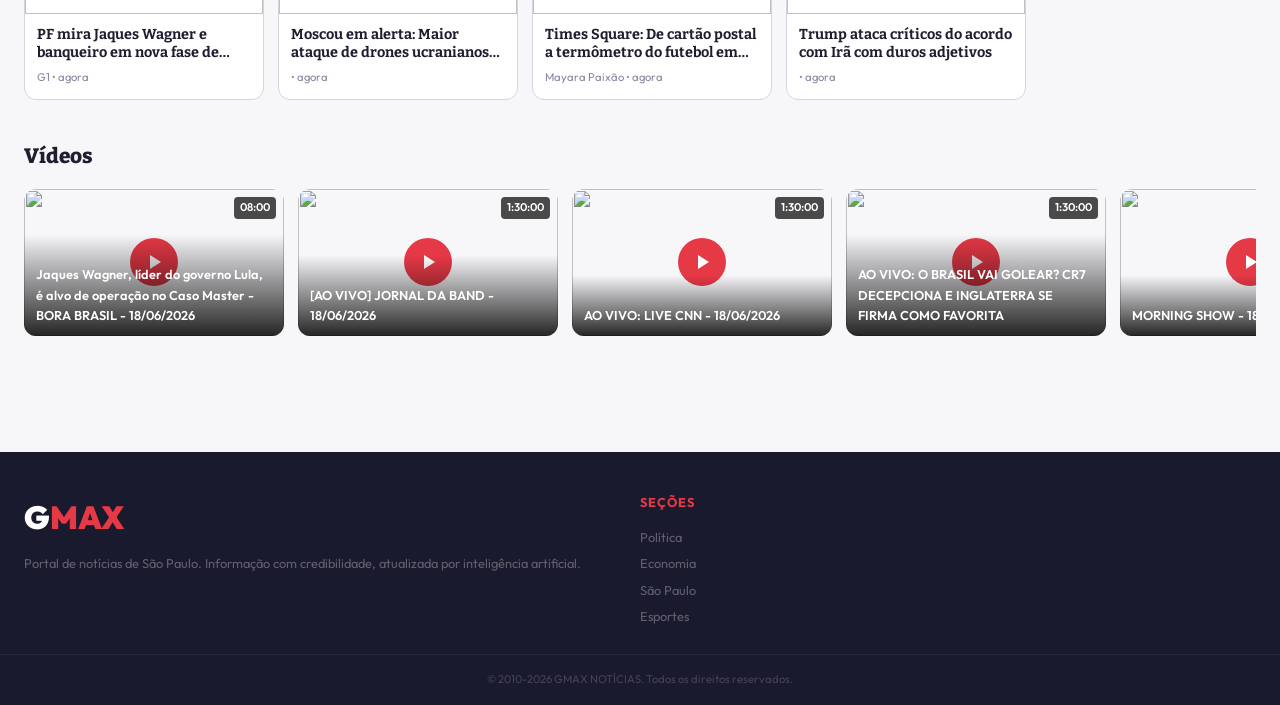
==== commit bfc5f2f2: "Add Google Search Console verification meta tag Co-Authored-By: Claude Opus 4.6 <noreply@anthropic.c" ====
--- a/index.html
+++ b/index.html
@@ -3,6 +3,7 @@
 <head>
     <meta charset="UTF-8">
     <meta name="viewport" content="width=device-width, initial-scale=1.0">
+    <meta name="google-site-verification" content="Cx4XToRgKDte9BDShxW9Scnrfhb16wpt_zsJ5hvM4pw" />
     <title>GMAX NOTÍCIAS — São Paulo</title>
     <meta name="description" content="GMAX NOTÍCIAS - O portal de notícias mais completo de São Paulo. Informação em tempo real.">
 
